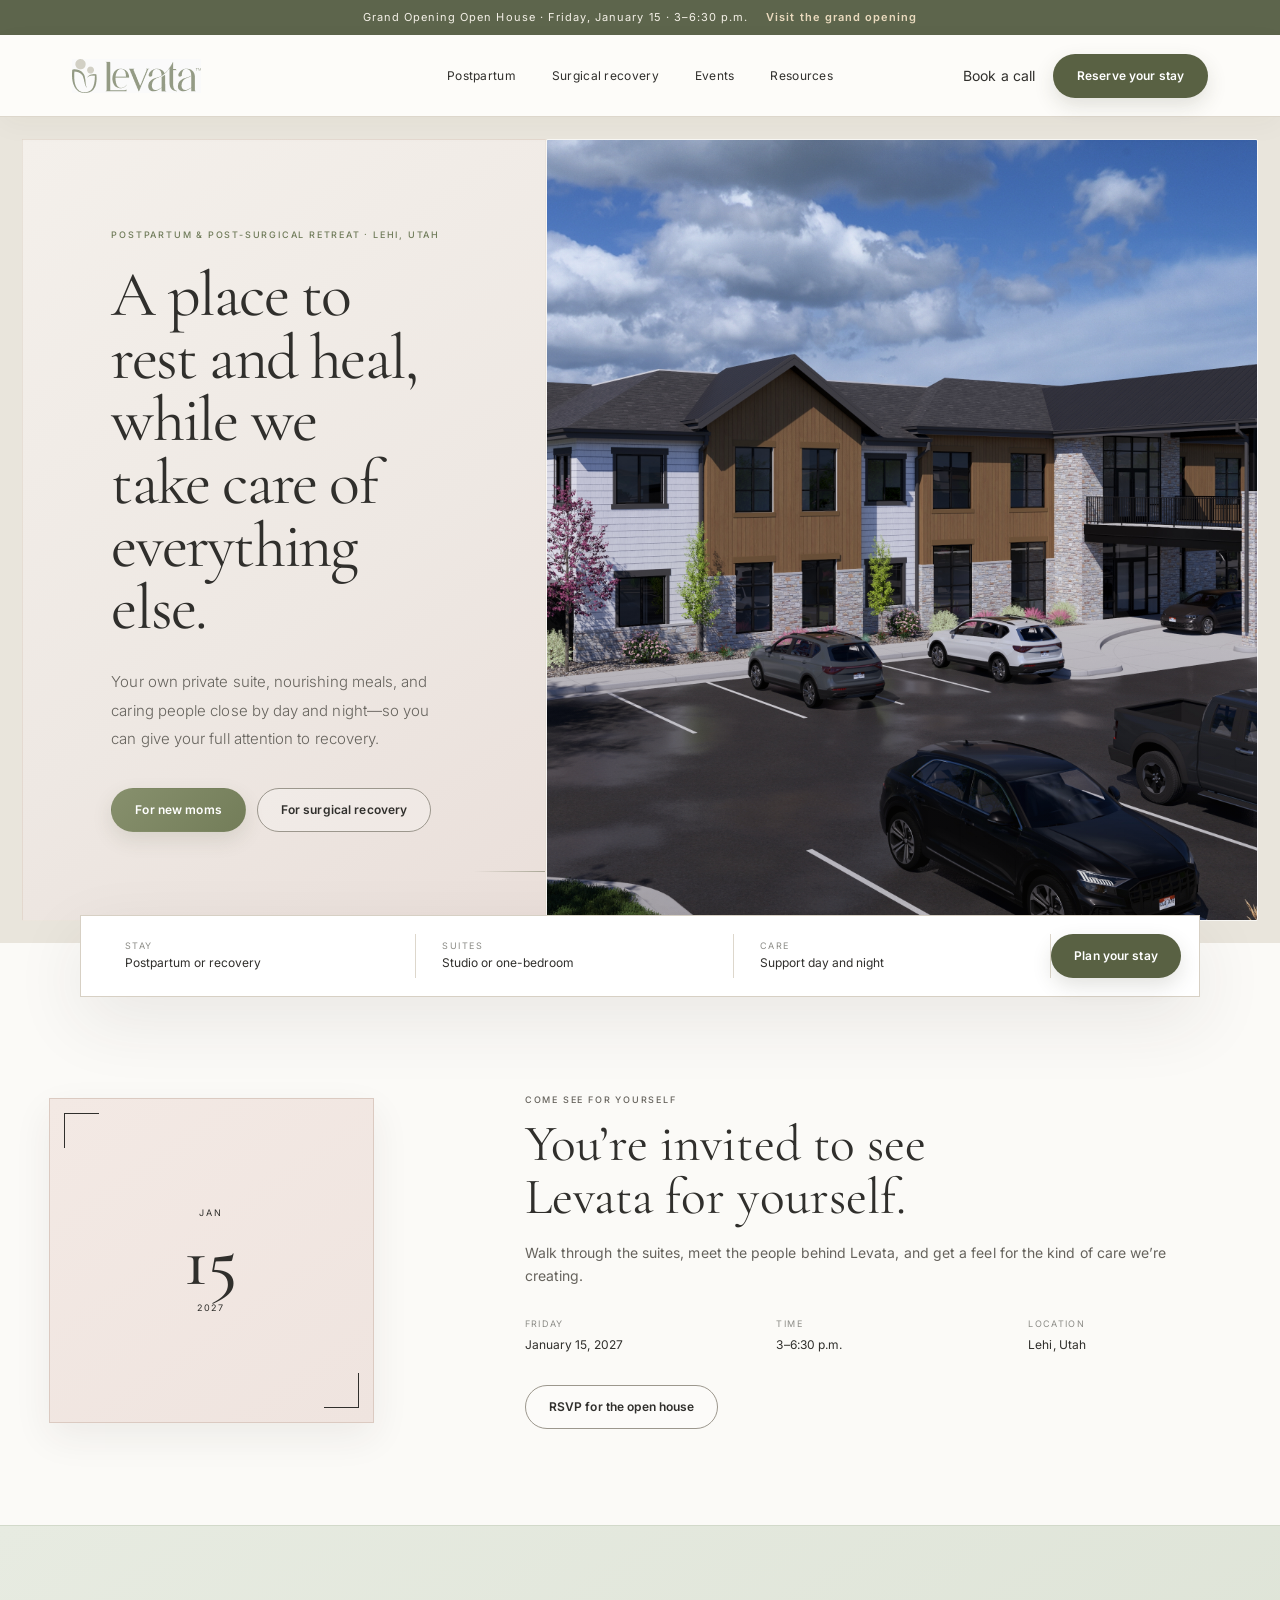
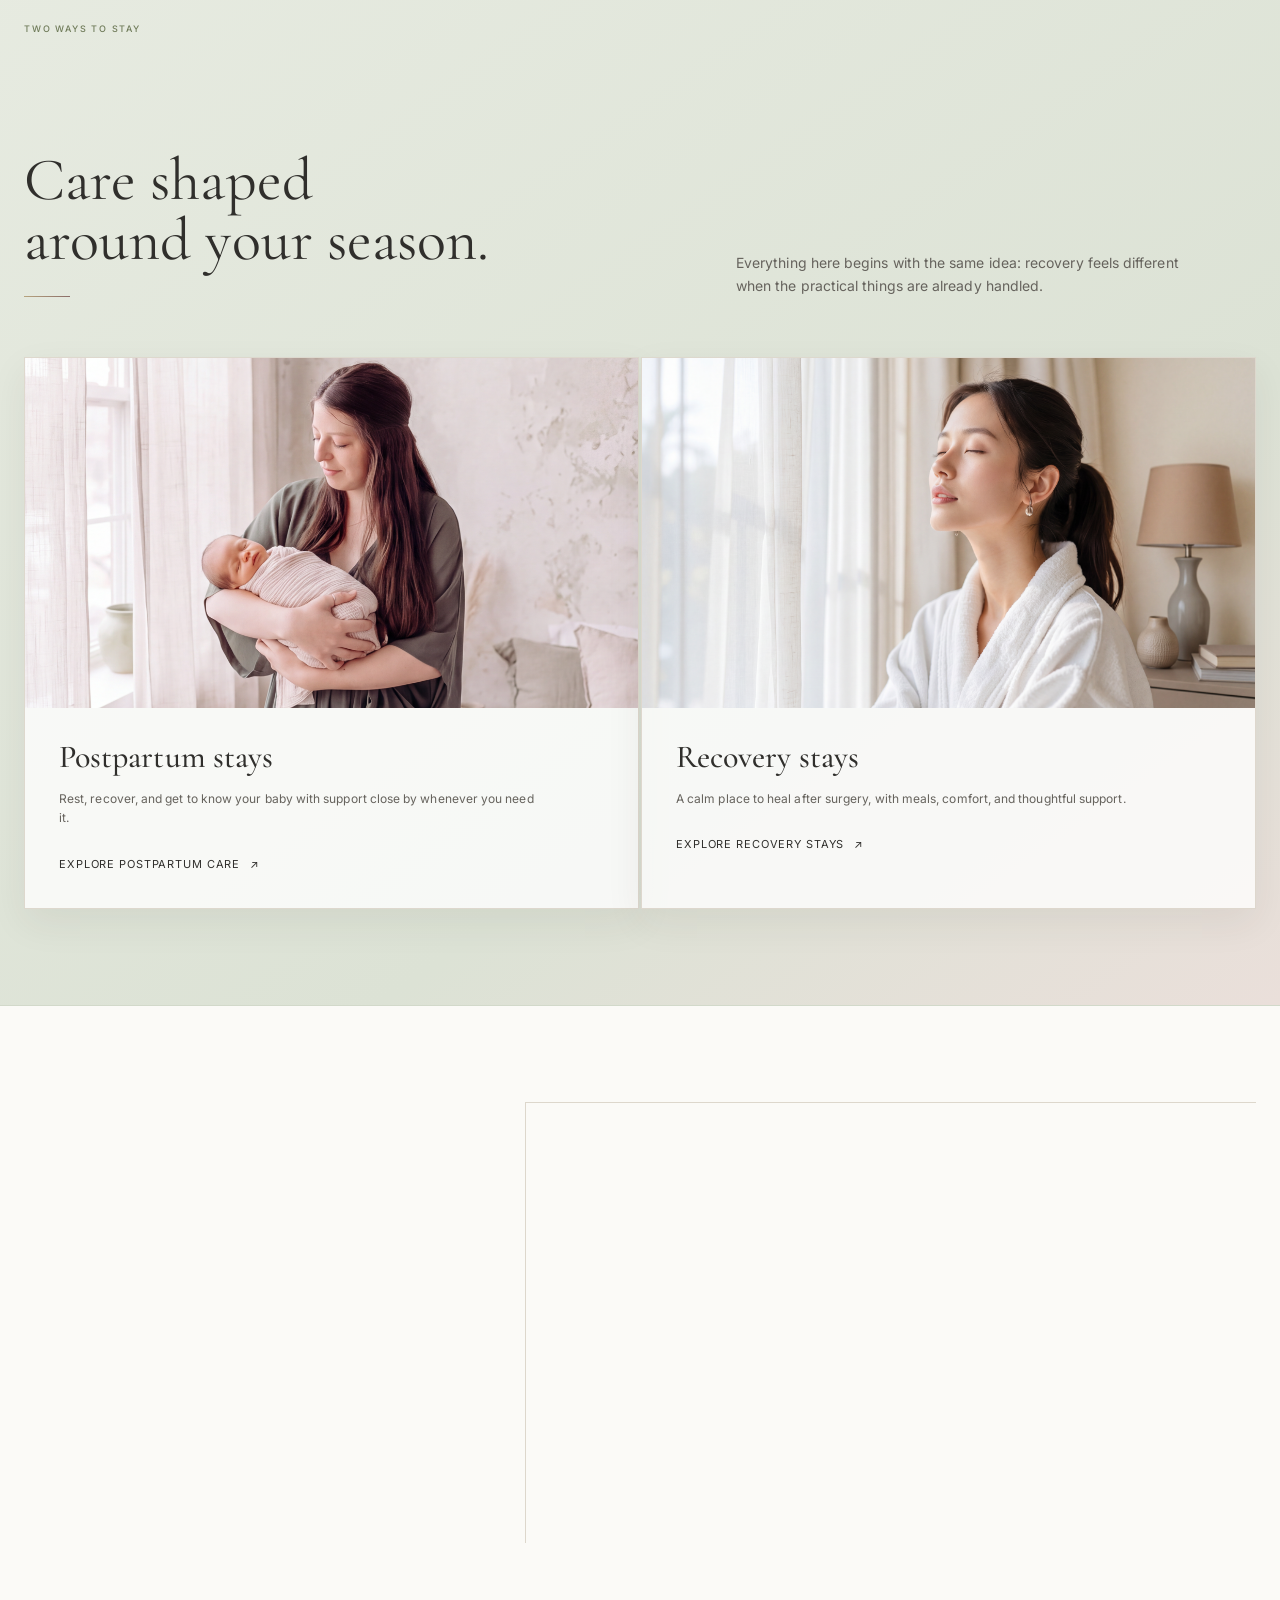
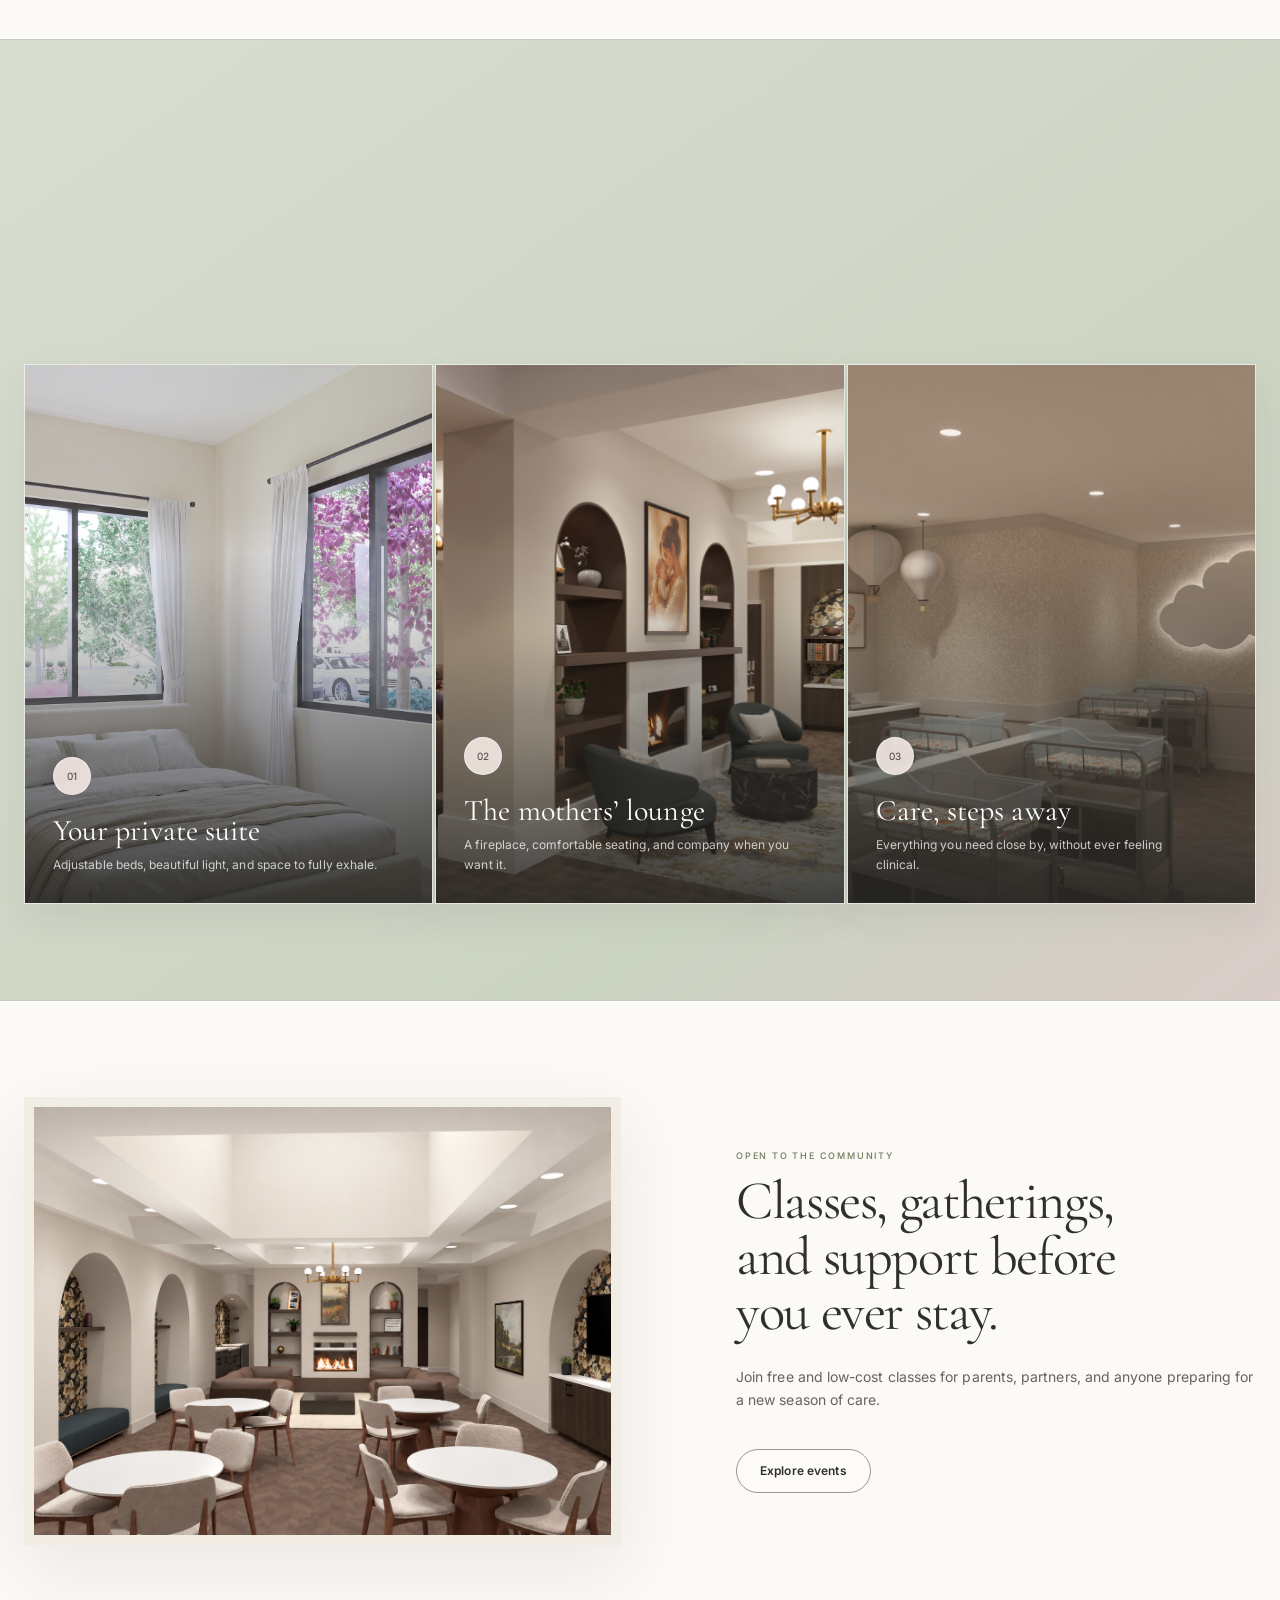
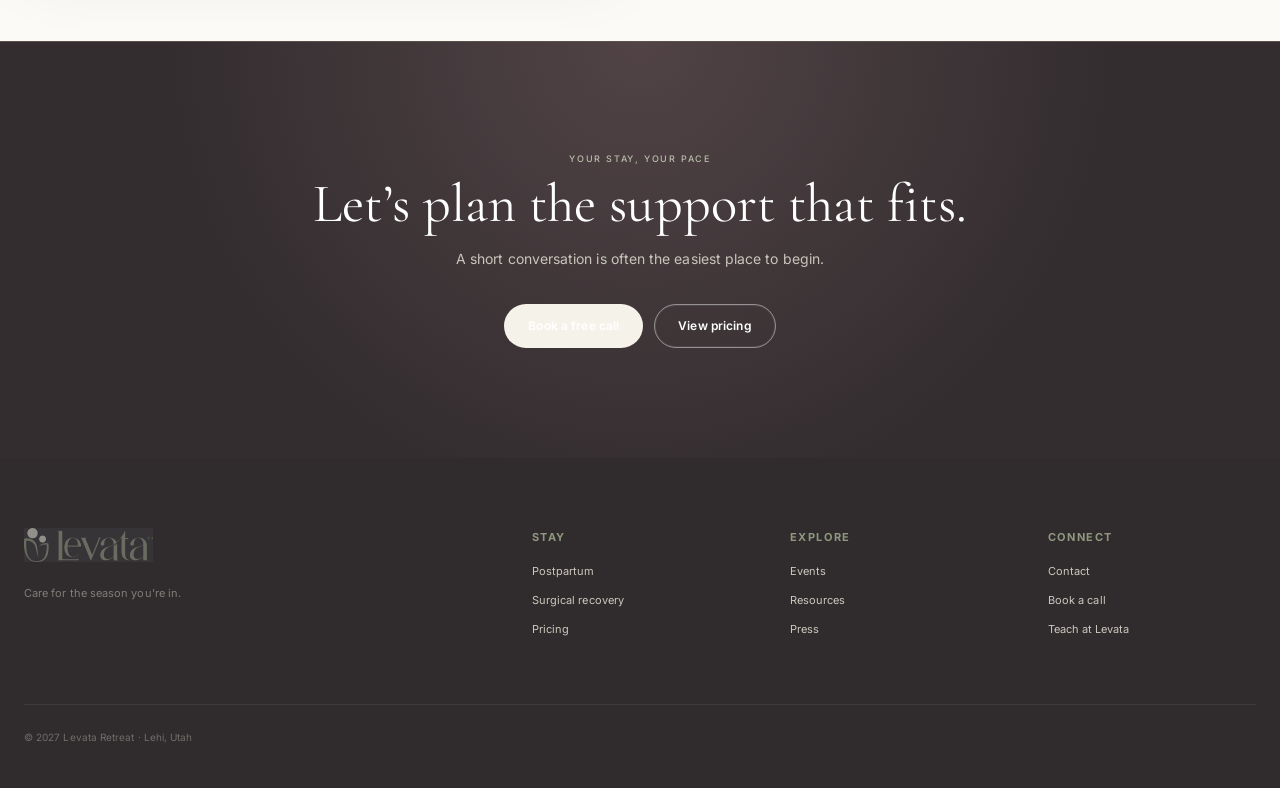
==== index.html @ 1cac67ce "Initial Levata retreat prototype" ====
<!doctype html>
<html lang="en">
  <head>
    <meta charset="UTF-8" />
    <meta name="viewport" content="width=device-width, initial-scale=1.0" />
    <meta name="theme-color" content="#faf9f6" />
    <title>Levata Retreat — Rest and Recovery</title>
    <meta name="description" content="A restorative retreat for postpartum and post-surgical care in Lehi, Utah." />
    <link rel="preconnect" href="https://fonts.googleapis.com" />
    <link rel="preconnect" href="https://fonts.gstatic.com" crossorigin />
    <link href="https://fonts.googleapis.com/css2?family=Cormorant+Garamond:wght@400;500&family=Inter:wght@400;500;600&display=swap" rel="stylesheet" />
    <link rel="stylesheet" href="styles.css?v=13" />
    <script src="script.js" defer></script>
  </head>
  <body>
    <div class="announcement">
      <span>Grand Opening Open House · Friday, January 15 · 3–6:30 p.m.</span>
      <a class="text-link" href="events.html">Visit the grand opening</a>
    </div>

    <header class="site-header">
      <a class="brand" href="index.html" aria-label="Levata home"><img src="assets/logo-dark.png" alt="Levata" /></a>
      <nav class="nav" aria-label="Primary navigation">
        <a href="postpartum.html">Postpartum</a>
        <a href="surgical-recovery.html">Surgical recovery</a>
        <a href="events.html">Events</a>
        <a href="resources.html">Resources</a>
      </nav>
      <div class="header-actions">
        <a class="text-link" href="concierge.html">Book a call</a>
        <a class="button button-dark" href="pricing.html">Reserve your stay</a>
      </div>
      <button class="menu-button" aria-label="Toggle menu" aria-expanded="false"><span></span><span></span><span></span></button>
    </header>

    <main id="top">
      <section class="hero">
        <div class="hero-copy">
          <p class="eyebrow">Postpartum &amp; post-surgical retreat · Lehi, Utah</p>
          <h1>A place to rest and heal, while we take care of everything else.</h1>
          <p class="lede">Your own private suite, nourishing meals, and caring people close by day and night—so you can give your full attention to recovery.</p>
          <div class="button-row">
            <a class="button button-olive" href="postpartum.html">For new moms</a>
            <a class="button button-outline" href="surgical-recovery.html">For surgical recovery</a>
          </div>
        </div>
        <div class="hero-image"><img src="assets/hero-exterior.png" alt="Levata retreat exterior in Lehi, Utah" /></div>
      </section>

      <section class="stay-planner" aria-label="Plan your stay">
        <button class="planner-field booking-trigger"><small>Stay</small><span>Postpartum or recovery</span></button>
        <button class="planner-field booking-trigger"><small>Suites</small><span>Studio or one-bedroom</span></button>
        <button class="planner-field booking-trigger"><small>Care</small><span>Support day and night</span></button>
        <button class="button button-dark booking-trigger">Plan your stay</button>
      </section>

      <section class="invitation section-pad reveal">
        <div class="date-card"><span>JAN</span><strong>15</strong><span>2027</span></div>
        <div class="invitation-copy">
          <p class="eyebrow">Come see for yourself</p>
          <h2>You’re invited to see Levata for yourself.</h2>
          <p>Walk through the suites, meet the people behind Levata, and get a feel for the kind of care we’re creating.</p>
          <dl>
            <div><dt>Friday</dt><dd>January 15, 2027</dd></div>
            <div><dt>Time</dt><dd>3–6:30 p.m.</dd></div>
            <div><dt>Location</dt><dd>Lehi, Utah</dd></div>
          </dl>
          <button class="button button-outline" data-modal-open>RSVP for the open house</button>
        </div>
      </section>

      <section class="stays section-pad" id="stays">
        <div class="section-heading reveal">
          <p class="eyebrow">Two ways to stay</p>
          <h2>Care shaped around your season.</h2>
          <p>Everything here begins with the same idea: recovery feels different when the practical things are already handled.</p>
        </div>
        <div class="stay-grid">
          <article class="stay-card reveal">
            <img src="assets/stay-postpartum.png" alt="A mother resting with her newborn" />
            <div class="card-copy"><h3>Postpartum stays</h3><p>Rest, recover, and get to know your baby with support close by whenever you need it.</p><a href="postpartum.html">Explore postpartum care <span>↗</span></a></div>
          </article>
          <article class="stay-card reveal">
            <img src="assets/stay-recovery.png" alt="A woman resting comfortably by a window" />
            <div class="card-copy"><h3>Recovery stays</h3><p>A calm place to heal after surgery, with meals, comfort, and thoughtful support.</p><a href="surgical-recovery.html">Explore recovery stays <span>↗</span></a></div>
          </article>
        </div>
      </section>

      <section class="care section-pad" id="care">
        <div class="care-intro reveal">
          <p class="eyebrow">What it feels like</p>
          <h2>Safe. Rested.<br />Confident.<br />Connected.</h2>
          <p>Real recovery is more than a beautiful room. It is knowing someone is close, that you can sleep deeply, and that you never have to figure everything out alone.</p>
        </div>
        <div class="care-grid">
          <article class="reveal"><span>01</span><h3>Safe</h3><p>Thoughtful protocols and caring people let you settle in fully.</p></article>
          <article class="reveal"><span>02</span><h3>Rested</h3><p>Quiet suites and round-the-clock support make true rest possible.</p></article>
          <article class="reveal"><span>03</span><h3>Confident</h3><p>Ask anything, anytime, with guidance that meets you where you are.</p></article>
          <article class="reveal"><span>04</span><h3>Connected</h3><p>Privacy when you need it and warm company whenever you want it.</p></article>
        </div>
      </section>

      <section class="spaces section-pad" id="spaces">
        <div class="spaces-heading reveal"><div><p class="eyebrow">The spaces</p><h2>Designed from the inside out.</h2></div><p>Every room has been considered for comfort, ease, and the small moments that make a stay feel restorative.</p></div>
        <div class="space-grid">
          <article class="space-card reveal"><img src="assets/space-suite.png" alt="A calm private suite" /><div><span>01</span><h3>Your private suite</h3><p>Adjustable beds, beautiful light, and space to fully exhale.</p></div></article>
          <article class="space-card reveal"><img src="assets/space-lounge.png" alt="Levata mothers lounge" /><div><span>02</span><h3>The mothers’ lounge</h3><p>A fireplace, comfortable seating, and company when you want it.</p></div></article>
          <article class="space-card reveal"><img src="assets/space-care.png" alt="A quiet care and recovery space" /><div><span>03</span><h3>Care, steps away</h3><p>Everything you need close by, without ever feeling clinical.</p></div></article>
        </div>
      </section>

      <section class="events section-pad reveal" id="events">
        <div class="events-image"><img src="assets/events.png" alt="A bright gathering room at Levata" /></div>
        <div class="events-copy"><p class="eyebrow">Open to the community</p><h2>Classes, gatherings, and support before you ever stay.</h2><p>Join free and low-cost classes for parents, partners, and anyone preparing for a new season of care.</p><a class="button button-outline" href="events.html">Explore events</a></div>
      </section>

      <section class="closing">
        <p class="eyebrow">Your stay, your pace</p>
        <h2>Let’s plan the support that fits.</h2>
        <p>A short conversation is often the easiest place to begin.</p>
        <div class="button-row"><a class="button button-light" href="concierge.html">Book a free call</a><a class="button button-outline-light" href="pricing.html">View pricing</a></div>
      </section>
    </main>

    <footer>
      <div><a class="brand brand-footer" href="index.html"><img src="assets/logo-footer.png" alt="Levata" /></a><p>Care for the season you’re in.</p></div>
      <div><h4>Stay</h4><a href="postpartum.html">Postpartum</a><a href="surgical-recovery.html">Surgical recovery</a><a href="pricing.html">Pricing</a></div>
      <div><h4>Explore</h4><a href="events.html">Events</a><a href="resources.html">Resources</a><button class="footer-link" data-toast="Press information coming soon">Press</button></div>
      <div><h4>Connect</h4><a href="contact.html">Contact</a><a href="concierge.html">Book a call</a><button class="footer-link" data-toast="Teaching applications open soon">Teach at Levata</button></div>
      <p class="copyright">© 2027 Levata Retreat · Lehi, Utah</p>
    </footer>

    <dialog class="modal" id="rsvp-modal">
      <button class="close" aria-label="Close RSVP form" data-modal-close>×</button>
      <p class="eyebrow">Grand opening open house</p><h2>Come see Levata.</h2><p>Friday, January 15 · 3–6:30 p.m. · Lehi, Utah</p>
      <form id="rsvp-form"><label>First name<input name="name" required autocomplete="given-name" /></label><label>Email address<input name="email" type="email" required autocomplete="email" /></label><button class="button button-olive" type="submit">Save my place</button></form>
    </dialog>

    <aside class="booking-drawer" aria-hidden="true">
      <button class="close drawer-close" aria-label="Close booking panel">×</button>
      <p class="eyebrow">Begin your stay</p><h2>What kind of support are you looking for?</h2>
      <div class="choice-grid"><button data-choice="Postpartum stay">Postpartum stay<small>Rest and support after birth</small></button><button data-choice="Surgical recovery">Surgical recovery<small>Comfort after a procedure</small></button><button data-choice="A conversation">A conversation<small>Help deciding what fits</small></button></div>
      <form id="booking-form"><input type="hidden" name="stay" /><label>Your email<input type="email" name="email" required placeholder="you@example.com" /></label><button class="button button-dark" type="submit" disabled>Continue</button></form>
    </aside>
    <div class="scrim"></div><div class="toast" role="status" aria-live="polite"></div>
  </body>
</html>
---- styles.css ----
@import url('https://fonts.googleapis.com/css2?family=Cormorant+Garamond:ital,wght@0,400;0,500;0,600;1,400&family=Inter:wght@300;400;500;600&display=swap');

:root {
  --ink: #302f2c;
  --muted: #66635d;
  --olive: #7d8864;
  --olive-dark: #596143;
  --cream: #f2efe8;
  --paper: #fbfaf7;
  --line: #ddd7cc;
  --dark: #302f31;
  --champagne: #b7a47f;
  --rose-clay: #8b6e69;
  --rose-wash: #efe4df;
  --plum-ink: #4a3d40;
  --sage-wash: #e5e9df;
  --sage-soft: #d8decf;
  --sage-mid: #c9d0bd;
  --shadow-soft: 0 24px 70px rgba(52, 47, 39, .09);
  --shadow-card: 0 14px 36px rgba(52, 47, 39, .07);
  --display: 'Cormorant Garamond', Georgia, serif;
  --sans: 'Inter', Arial, sans-serif;
  --page-gutter: max(24px, calc((100vw - 1300px) / 2));
  --section-space: clamp(84px, 7.5vw, 116px);
}

* { box-sizing: border-box; }
html { scroll-behavior: smooth; }
body {
  margin: 0;
  overflow-x: hidden;
  background: var(--paper);
  color: var(--ink);
  font-family: var(--sans);
  font-size: 14px;
  line-height: 1.65;
  letter-spacing: .005em;
  -webkit-font-smoothing: antialiased;
  text-rendering: optimizeLegibility;
}
::selection { background: #d8d2c2; color: var(--ink); }
main, header, footer, section, article, div { min-width: 0; }
h1, h2, h3, h4, p, dd { overflow-wrap: break-word; }
button, input { font: inherit; }
button, a { color: inherit; }
button { cursor: pointer; }
a { text-decoration: none; }
img { display: block; width: 100%; height: 100%; object-fit: cover; }

.announcement {
  min-height: 35px;
  padding: 8px 24px;
  background: #5d654c;
  display: flex;
  justify-content: center;
  align-items: center;
  gap: 18px;
  color: #f5f1e8;
  font-size: 11px;
  line-height: 1.5;
  letter-spacing: .095em;
  text-align: center;
}
.text-link, .footer-link { border: 0; background: none; padding: 0; }
.announcement .text-link { flex: 0 0 auto; color: #eadabe; font-weight: 600; }
.text-link:hover, a:hover { opacity: .68; }

.site-header {
  height: 82px;
  padding: 0 72px;
  position: sticky;
  top: 0;
  z-index: 20;
  display: grid;
  grid-template-columns: minmax(170px, 1fr) auto minmax(260px, 1fr);
  align-items: center;
  gap: 24px;
  background: rgba(253,252,249,.94);
  border-bottom: 1px solid var(--line);
  box-shadow: 0 8px 28px rgba(47, 44, 37, .035);
  backdrop-filter: blur(18px) saturate(115%);
}
.brand { display: block; width: 129px; height: 34px; }
.brand img { width: 129px; height: 34px; object-fit: contain; filter: saturate(.78) contrast(.96); }
.nav { display: flex; align-items: center; justify-content: center; gap: clamp(22px, 2.8vw, 42px); font-size: 12px; letter-spacing: .025em; white-space: nowrap; }
.header-actions { display: flex; align-items: center; justify-content: flex-end; gap: 18px; white-space: nowrap; }
.menu-button { display: none; border: 0; background: none; padding: 10px; }
.menu-button span { display: block; width: 22px; height: 1px; margin: 0; background: var(--ink); }

.button {
  width: fit-content;
  max-width: 100%;
  min-height: 44px;
  padding: 11px 23px;
  border: 1px solid transparent;
  border-radius: 999px;
  display: inline-flex;
  align-items: center;
  justify-content: center;
  flex: 0 0 auto;
  font-size: 12px;
  font-weight: 600;
  line-height: 18px;
  text-align: center;
  white-space: nowrap;
  letter-spacing: .01em;
  box-shadow: inset 0 0 0 1px rgba(255,255,255,.08);
  transition: transform .25s ease, background .25s ease, box-shadow .25s ease;
}
.button:hover { opacity: 1; transform: translateY(-2px); box-shadow: 0 10px 24px rgba(54, 52, 44, .13); }
.button-dark { background: var(--olive-dark); color: #fff; box-shadow: 0 8px 20px rgba(64, 69, 46, .15); }
.button-olive { background: linear-gradient(135deg, #87906d, #737d59); color: #fff; box-shadow: 0 8px 20px rgba(68, 74, 50, .13); }
.button-outline { background: rgba(255,255,255,.22); border-color: #9c978d; }
.button-light { background: #f5f2ea; }
.button-outline-light { border-color: rgba(255,255,255,.45); color: #fff; }
.header-actions .button.active-nav { color: #fff; }

.hero {
  min-height: 728px;
  padding: 22px;
  display: grid;
  grid-template-columns: minmax(0, 42.4%) minmax(0, 1fr);
  background: #e9e5dc;
}
.hero-copy {
  min-height: 728px;
  padding: clamp(64px, 6.9vw, 104px);
  display: flex;
  flex-direction: column;
  align-items: flex-start;
  justify-content: center;
  position: relative;
  background: linear-gradient(145deg, #f4f0eb 0%, #eee8e3 58%, #eadfda 100%);
  border: 1px solid rgba(183,164,127,.14);
}
.hero-copy::after {
  content: '';
  width: 72px;
  height: 1px;
  position: absolute;
  right: 0;
  bottom: 48px;
  background: linear-gradient(90deg, transparent, rgba(89,97,67,.45));
}
.eyebrow {
  margin: 0;
  color: #6f7b59;
  font-size: 9px;
  font-weight: 500;
  line-height: 1.5;
  letter-spacing: .2em;
  text-transform: uppercase;
}
.hero h1, .section-heading h2, .spaces h2, .events h2, .closing h2, .modal h2, .booking-drawer h2 {
  font-family: var(--display);
  font-weight: 400;
}
.hero h1 {
  width: min(100%, 415px);
  margin: 22px 0 28px;
  font-size: clamp(54px, 5vw, 75.6px);
  line-height: .98;
  letter-spacing: -.028em;
  text-wrap: balance;
}
.lede { width: min(100%, 415px); margin: 0; color: var(--muted); font-size: 15px; font-weight: 300; line-height: 1.9; }
.button-row { display: flex; align-items: center; gap: 11px; margin-top: 34px; }
.hero .button-row { flex-wrap: wrap; }
.hero-image { min-height: 728px; overflow: hidden; border: 1px solid rgba(255,255,255,.7); border-radius: 2px; box-shadow: inset 0 0 0 8px rgba(255,255,255,.06); }
.hero-image::after { content: ''; position: absolute; inset: 0; pointer-events: none; background: linear-gradient(180deg, rgba(44,40,34,.03), transparent 55%, rgba(44,40,34,.1)); }
.hero-image { position: relative; }
.hero-image img { object-position: center; }

.stay-planner {
  width: min(1120px, calc(100% - 48px));
  min-height: 80px;
  margin: -28px auto 0;
  padding: 18px;
  position: relative;
  z-index: 5;
  display: grid;
  grid-template-columns: repeat(3, minmax(0, 1fr)) 130px;
  align-items: center;
  background: #fff;
  border: 1px solid var(--line);
  border-color: #d7d0c4;
  box-shadow: var(--shadow-soft);
}
.planner-field {
  min-width: 0;
  min-height: 44px;
  padding: 0 26px;
  border: 0;
  border-right: 1px solid var(--line);
  background: none;
  text-align: left;
}
.planner-field small { display: block; color: #8c8c87; font-size: 9px; letter-spacing: .16em; text-transform: uppercase; }
.planner-field span { display: block; overflow: hidden; font-size: 12px; text-overflow: ellipsis; white-space: nowrap; }

.section-pad { padding: var(--section-space) var(--page-gutter); }

.invitation {
  display: grid;
  grid-template-columns: minmax(260px, 374px) minmax(0, 776px);
  justify-content: center;
  align-items: center;
  gap: clamp(64px, 9.9vw, 150px);
  background: var(--paper);
}
.date-card {
  width: min(100%, 325px);
  aspect-ratio: 1;
  justify-self: center;
  display: flex;
  flex-direction: column;
  align-items: center;
  justify-content: center;
  position: relative;
  background: linear-gradient(145deg, #f3e9e4, var(--rose-wash));
  border: 1px solid #dbcac1;
  box-shadow: var(--shadow-card);
}
.date-card::before, .date-card::after { content: ''; position: absolute; width: 34px; height: 34px; border-color: rgba(183,164,127,.65); }
.date-card::before { top: 14px; left: 14px; border-top: 1px solid; border-left: 1px solid; }
.date-card::after { right: 14px; bottom: 14px; border-right: 1px solid; border-bottom: 1px solid; }
.date-card span { font-size: 9px; letter-spacing: .2em; }
.date-card strong { margin: 4px; font: 500 72px/1 var(--display); }
.invitation-copy { max-width: 776px; }
.invitation h2 { max-width: 680px; margin: 12px 0 18px; font: 400 clamp(42px, 4vw, 60px)/1.02 var(--display); text-wrap: balance; }
.invitation-copy > p { max-width: 660px; color: var(--muted); }
.invitation dl { margin: 30px 0; display: grid; grid-template-columns: repeat(3, minmax(0, 1fr)); gap: 24px; }
.invitation dt { color: #8c8c87; font-size: 9px; letter-spacing: .15em; text-transform: uppercase; }
.invitation dd { margin: 3px 0 0; font-size: 12px; }

.stays { background: linear-gradient(145deg, #e7ebe1 0%, #dce2d5 68%, #eadfda 100%); border-block: 1px solid #d2d9ca; }
.section-heading {
  max-width: 1300px;
  margin: 0 auto 60px;
  display: grid;
  grid-template-columns: minmax(0, 1fr) minmax(280px, 520px);
  align-items: end;
  gap: clamp(48px, 8vw, 120px);
}
.section-heading .eyebrow { grid-column: 1 / -1; }
.section-heading h2 { margin: 12px 0 0; font-size: clamp(48px, 4.7vw, 70px); line-height: 1; text-wrap: balance; }
.section-heading h2::after, .spaces-heading h2::after { content: ''; width: 46px; height: 1px; margin-top: 26px; display: block; background: linear-gradient(90deg, var(--champagne), var(--rose-clay)); }
.section-heading > p:last-child { max-width: 460px; margin: 0; align-self: end; color: var(--muted); }
.stay-grid { max-width: 1300px; margin: auto; display: grid; grid-template-columns: repeat(2, minmax(0, 1fr)); gap: 2px; }
.stay-card { overflow: hidden; background: rgba(255,255,255,.78); border: 1px solid rgba(215,208,196,.8); box-shadow: var(--shadow-card); transition: transform .35s ease, box-shadow .35s ease; }
.stay-card:hover { transform: translateY(-5px); box-shadow: 0 24px 50px rgba(52,47,39,.11); }
.stay-card > img { transition: transform .7s cubic-bezier(.2,.7,.2,1); }
.stay-card:hover > img { transform: scale(1.018); }
.stay-card > img { height: auto; aspect-ratio: 1.75 / 1; }
.card-copy { padding: 30px 34px 34px; }
.card-copy h3 { margin: 0 0 12px; font: 500 32px/1.2 var(--display); }
.card-copy p { max-width: 480px; color: var(--muted); font-size: 12px; }
.card-copy a { margin-top: 15px; display: inline-flex; gap: 10px; font-size: 11px; letter-spacing: .08em; text-transform: uppercase; }

.care {
  display: grid;
  grid-template-columns: minmax(280px, 374px) minmax(0, 1fr);
  align-items: start;
  gap: clamp(64px, 9.9vw, 150px);
  background: var(--paper);
}
.care-intro h2 { margin: 15px 0 28px; font: 400 clamp(48px, 4.7vw, 70px)/.9 var(--display); }
.care-intro > p:last-child { max-width: 360px; color: var(--muted); }
.care-grid { display: grid; grid-template-columns: repeat(2, minmax(0, 1fr)); border-top: 1px solid var(--line); border-left: 1px solid var(--line); }
.care-grid article { min-height: 220px; padding: clamp(28px, 2.7vw, 40px); border-right: 1px solid var(--line); border-bottom: 1px solid var(--line); background: rgba(255,255,255,.45); transition: background .3s ease; }
.care-grid article:hover { background: #f3f0e8; }
.care-grid span { width: 32px; height: 32px; border-radius: 50%; display: grid; place-items: center; background: var(--rose-wash); color: var(--rose-clay); font-size: 9px; border: 1px solid #e0d0ca; }
.care-grid h3 { margin: 36px 0 12px; font: 400 28px/1 var(--display); }
.care-grid p { margin-bottom: 0; color: var(--muted); font-size: 12px; }

.spaces { background: linear-gradient(145deg, #d8ded0 0%, #cbd3c2 74%, #daccc8 100%); border-block: 1px solid #c4ccba; }
.spaces-heading {
  max-width: 1300px;
  margin: 0 auto 55px;
  display: grid;
  grid-template-columns: minmax(0, 1fr) minmax(280px, 520px);
  align-items: end;
  gap: clamp(48px, 8vw, 120px);
}
.spaces-heading h2 { margin: 12px 0 0; font-size: clamp(48px, 4.7vw, 70px); line-height: 1; text-wrap: balance; }
.spaces-heading > p { max-width: 480px; margin: 0; color: var(--muted); }
.space-grid { max-width: 1300px; margin: auto; display: grid; grid-template-columns: repeat(3, minmax(0, 1fr)); gap: 2px; }
.space-card { min-height: 540px; position: relative; overflow: hidden; border: 1px solid rgba(255,255,255,.48); box-shadow: var(--shadow-card); }
.space-card::after { content: ''; position: absolute; inset: 35% 0 0; background: linear-gradient(transparent, rgba(35,35,32,.85)); }
.space-card img { position: absolute; inset: 0; transition: transform .7s; }
.space-card:hover img { transform: scale(1.025); }
.space-card > div { position: absolute; z-index: 2; right: 28px; bottom: 28px; left: 28px; color: #fff; }
.space-card span { width: 38px; height: 38px; border-radius: 50%; display: grid; place-items: center; background: rgba(239,228,223,.94); color: var(--plum-ink); font-size: 10px; border: 1px solid rgba(255,255,255,.55); }
.space-card h3 { margin: 16px 0 5px; font: 400 30px/1.3 var(--display); }
.space-card p { max-width: 330px; margin: 0; color: rgba(255,255,255,.75); font-size: 12px; }

.events {
  display: grid;
  grid-template-columns: minmax(0, 640px) minmax(320px, 520px);
  justify-content: center;
  align-items: center;
  gap: clamp(64px, 9vw, 136px);
  background: var(--paper);
}
.events-image { height: auto; aspect-ratio: 4 / 3; overflow: hidden; border: 10px solid #f1ede5; box-shadow: var(--shadow-soft); }
.events h2 { margin: 12px 0 24px; font-size: clamp(48px, 4.25vw, 64px); line-height: 1.02; letter-spacing: -.025em; text-wrap: balance; }
.events-copy > p:not(.eyebrow) { max-width: 520px; color: var(--muted); }
.events-copy .button { margin-top: 24px; }

.closing { padding: 110px 24px; background: radial-gradient(circle at 50% 0%, #514346 0%, #332d2f 62%); color: #fff; text-align: center; border-top: 1px solid rgba(183,164,127,.3); }
.closing .eyebrow { color: #b8bea9; }
.closing h2 { max-width: 820px; margin: 12px auto 10px; font-size: clamp(48px, 4.25vw, 64px); line-height: 1.02; text-wrap: balance; }
.closing > p:not(.eyebrow) { color: #c8c5bc; }
.closing .button-row { justify-content: center; }

footer {
  padding: 70px var(--page-gutter) 42px;
  display: grid;
  grid-template-columns: minmax(260px, 2.2fr) repeat(3, minmax(130px, 1fr));
  gap: 50px;
  background: #302b2d;
  color: #cbc8be;
}
footer > div { display: flex; flex-direction: column; align-items: flex-start; gap: 11px; }
.brand-footer { opacity: .78; }
.brand-footer + p { color: #7f7e78; font-size: 11px; }
footer h4 { margin: 0 0 5px; color: #8f987f; font-size: 11px; letter-spacing: .14em; text-transform: uppercase; }
footer a, .footer-link { color: #cbc8be; font-size: 11px; text-align: left; }
.copyright { grid-column: 1 / -1; margin: 16px 0 0; padding-top: 24px; border-top: 1px solid #3b3b38; color: #6e6e69; font-size: 10px; }

/* Interior pages */
.page-hero {
  min-height: 632px;
  padding: 96px var(--page-gutter);
  display: grid;
  grid-template-columns: minmax(0, 507px) minmax(360px, 440px);
  justify-content: center;
  align-items: center;
  gap: 64px;
  position: relative;
  background: linear-gradient(90deg, #f4f1ea 0%, #f0ede6 60%, var(--sage-wash) 60%, #dce2d5 100%);
}
.page-hero::after { content: ''; position: absolute; inset: 22px; pointer-events: none; border: 1px solid rgba(183,164,127,.13); }
.page-hero > * { position: relative; z-index: 1; }
.page-hero.no-image { grid-template-columns: minmax(0, 760px); justify-content: start; background: linear-gradient(135deg, #e8ece2 0%, #f4efe9 60%, var(--rose-wash) 100%); }
.page-hero h1, .page-title h1, .contact-copy h1 {
  margin: 14px 0 24px;
  font: 400 clamp(50px, 4.1vw, 62px)/1 var(--display);
  letter-spacing: -.025em;
  text-wrap: balance;
}
.page-hero p:not(.eyebrow), .page-title p:not(.eyebrow) { color: var(--muted); font-size: 15px; line-height: 1.75; }
.page-hero-media { aspect-ratio: 1; overflow: hidden; border: 8px solid rgba(255,255,255,.56); border-radius: 3px; box-shadow: var(--shadow-soft); }
.page-hero .button-row { flex-wrap: wrap; }
.facts {
  padding: 0 var(--page-gutter);
  display: grid;
  grid-template-columns: repeat(4, 1fr);
  gap: 0;
  background: #687153;
  border-block: 1px solid rgba(63,68,48,.32);
}
.facts--postpartum { background: #687153; }
.facts--surgical { background: #765c4c; border-block-color: rgba(72,50,39,.3); }
.fact {
  min-height: 116px;
  padding: 26px 24px;
  display: flex;
  flex-direction: column;
  align-items: center;
  justify-content: center;
  box-sizing: border-box;
  text-align: center;
}
.fact + .fact { border-left: 1px solid rgba(255,255,255,.16); }
.fact strong { display: block; font: 500 28px/1.1 var(--display); white-space: nowrap; }
.fact strong { color: #fbf7ef; }
.fact span { margin-top: 5px; color: rgba(255,255,255,.75); font-size: 11px; line-height: 1.4; }
.content-section { padding: 96px var(--page-gutter); background: var(--paper); }
.content-section.tinted { position: relative; background: linear-gradient(145deg, var(--sage-wash) 0%, #dce3d5 68%, var(--rose-wash) 100%); border-block: 1px solid #ccd4c5; }
.content-section.tinted::before { content: ''; width: 72px; height: 1px; position: absolute; top: 44px; left: var(--page-gutter); background: rgba(89,97,67,.42); }
.content-wrap { max-width: 1010px; margin: 0 auto; }
.content-section h2, .form-card h2, .calendar-title, .map-card h2 {
  margin: 12px 0 18px;
  font: 400 clamp(38px, 3vw, 48px)/1.08 var(--display);
  letter-spacing: -.015em;
  text-wrap: balance;
}
.content-section .intro { max-width: 720px; color: var(--muted); }
.feature-grid { margin-top: 44px; display: grid; grid-template-columns: repeat(4, 1fr); gap: 22px; }
.feature { padding-top: 20px; border-top: 1px solid #aab397; }
.feature h3 { margin: 0 0 10px; font: 400 24px/1.15 var(--display); }
.feature p, .note-card p { color: var(--muted); font-size: 12px; }
.split { display: grid; grid-template-columns: 1fr 1fr; align-items: center; gap: 70px; }
.panel, .note-card, .price-card, .directory-card, .course-card { background: rgba(255,255,255,.82); border: 1px solid var(--line); box-shadow: 0 10px 28px rgba(52,47,39,.045); }
.panel { padding: 34px; }
.panel ul, .check-list { margin: 18px 0 0; padding: 0; list-style: none; }
.panel li, .check-list li { margin: 11px 0; color: var(--muted); font-size: 12px; }
.panel li::before, .check-list li::before { content: '—'; margin-right: 10px; color: var(--olive); }
.day-grid, .inclusion-grid { margin-top: 42px; display: grid; grid-template-columns: repeat(3, 1fr); gap: 18px; }
.day-grid article, .inclusion-grid article { padding: 28px; background: rgba(255,255,255,.84); border: 1px solid #ccd3c6; box-shadow: 0 12px 30px rgba(65,72,50,.055); }
.day-grid h3, .inclusion-grid h3 { margin: 0 0 10px; font: 400 25px/1.15 var(--display); }
.day-grid p, .inclusion-grid p { margin: 0; color: var(--muted); font-size: 12px; }
.faq { margin-top: 34px; border-top: 1px solid var(--line); }
.faq details { padding: 20px 0; border-bottom: 1px solid var(--line); }
.faq summary { cursor: pointer; font-weight: 600; font-size: 12px; }
.faq p { max-width: 800px; margin-bottom: 0; color: var(--muted); font-size: 12px; }
.page-cta { padding: 96px 24px; background: radial-gradient(circle at 50% 0%, #514346 0%, #332d2f 64%); color: #fff; text-align: center; border-top: 1px solid rgba(183,164,127,.3); }
.page-cta h2 { max-width: 780px; margin: 12px auto 10px; font: 400 clamp(44px, 4vw, 60px)/1 var(--display); }
.page-cta h2::before { content: '◆'; margin: 0 auto 18px; display: block; color: var(--champagne); font: 8px/1 var(--sans); }
.page-cta > p:not(.eyebrow) { color: #c8c5bc; }
.page-cta .button-row { justify-content: center; flex-wrap: wrap; }

/* Editorial image modules create visual pauses on information-heavy pages. */
.editorial-gallery {
  margin-top: 54px;
  display: grid;
  grid-template-columns: 1.15fr .85fr;
  gap: 18px;
}
.editorial-gallery figure,
.visual-banner,
.image-triptych figure,
.inline-photo {
  margin: 0;
  position: relative;
  overflow: hidden;
  border: 7px solid rgba(255,255,255,.68);
  box-shadow: var(--shadow-card);
}
.editorial-gallery figure { height: 390px; }
.editorial-gallery img,
.visual-banner img,
.image-triptych img,
.inline-photo img { transition: transform .7s ease; }
.editorial-gallery figure:hover img,
.visual-banner:hover img,
.image-triptych figure:hover img,
.inline-photo:hover img { transform: scale(1.025); }
.editorial-gallery figcaption,
.image-triptych figcaption {
  position: absolute;
  right: 18px;
  bottom: 16px;
  left: 18px;
  z-index: 1;
  color: #fff;
  font: 500 10px/1.4 var(--sans);
  letter-spacing: .13em;
  text-transform: uppercase;
}
.editorial-gallery figure::after,
.image-triptych figure::after {
  content: '';
  position: absolute;
  inset: 45% 0 0;
  background: linear-gradient(transparent, rgba(45,38,33,.6));
}
.visual-banner { height: 420px; margin-top: 46px; }
.visual-banner img { object-position: center 58%; }
.image-triptych { margin-top: 52px; display: grid; grid-template-columns: repeat(3, 1fr); gap: 14px; }
.image-triptych figure { height: 300px; }
.inline-photo { height: 245px; margin: 32px 0 36px; }
.inline-photo img { object-position: center 58%; }
.contact-photo { height: 235px; margin: 28px 0 30px; }

/* Surgical recovery uses its own warm, non-green hospitality palette. */
.theme-surgical {
  --olive: #86634f;
  --olive-dark: #604638;
  --sage-wash: #eee3d7;
  --sage-soft: #e5d5c5;
  --sage-mid: #d8c1ac;
}
.theme-surgical .announcement { background: #604638; }
.theme-surgical .announcement .text-link { color: #f0d8bd; }
.theme-surgical .brand img { filter: grayscale(1) sepia(.3) saturate(.7) contrast(.95); }
.theme-surgical .eyebrow { color: #86634f; }
.theme-surgical .button-dark,
.theme-surgical .button-olive {
  background: #755541;
  box-shadow: 0 8px 20px rgba(78,53,39,.14);
}
.theme-surgical .page-hero {
  background: linear-gradient(90deg, #f4f0e9 0%, #eee7de 60%, #e3d3c3 60%, #d7c0aa 100%);
}
.theme-surgical .content-section.tinted {
  background: linear-gradient(145deg, #eee4d9 0%, #e5d5c6 70%, #ddc6b7 100%);
  border-block-color: #d7c2af;
}
.theme-surgical .content-section.tinted::before { background: rgba(117,85,65,.42); }
.theme-surgical .feature { border-top-color: #c7ad96; }
.theme-surgical .day-grid article,
.theme-surgical .inclusion-grid article {
  border-color: #d4beaa;
  box-shadow: 0 12px 30px rgba(91,63,46,.055);
}
.theme-surgical .page-cta .eyebrow { color: #d8bda7; }
.theme-surgical footer h4 { color: #bba28f; }

.calendar-shell { margin-top: 38px; padding: 0; overflow: hidden; background: #fff; border: 1px solid var(--line); }
.calendar-head { padding: 20px; display: flex; justify-content: space-between; border-bottom: 1px solid var(--line); }
.calendar-grid { display: grid; grid-template-columns: repeat(7, 1fr); }
.calendar-grid > div { min-height: 100px; padding: 10px; border-right: 1px solid var(--line); border-bottom: 1px solid var(--line); color: #77766f; font-size: 11px; }
.calendar-grid strong { display: block; color: var(--ink); }
.calendar-event { margin-top: 8px; padding: 7px; display: block; background: #edf0e8; color: var(--ink); font-size: 9px; line-height: 1.25; }

.page-title { padding: 92px 24px 76px; position: relative; background: linear-gradient(145deg, #eef1e8 0%, #e2e7dc 55%, var(--rose-wash) 100%); text-align: center; border-bottom: 1px solid #cfd6c8; }
.page-title::after { content: ''; width: 44px; height: 1px; position: absolute; bottom: 42px; left: 50%; background: var(--champagne); transform: translateX(-50%); }
.page-title p { max-width: 530px; margin-inline: auto; }
.filter-pills { margin-top: 28px; display: flex; justify-content: center; flex-wrap: wrap; gap: 10px; }
.filter-pills a {
  padding: 8px 18px;
  border: 1px solid #d7d0c4;
  border-radius: 99px;
  background: rgba(255,255,255,.74);
  box-shadow: 0 6px 18px rgba(52,47,39,.04);
  font-size: 11px;
  transition: color .22s ease, background .22s ease, border-color .22s ease, transform .16s ease, box-shadow .22s ease;
}
.filter-pills a:hover { opacity: 1; border-color: #aeb79c; background: #f8f8f3; }
.filter-pills a:active,
.filter-pills a.is-pressed {
  border-color: var(--olive-dark);
  background: var(--olive-dark);
  color: #fff;
  box-shadow: 0 8px 20px rgba(68,74,50,.16);
  transform: translateY(1px) scale(.97);
}
.resource-feature { display: grid; grid-template-columns: .8fr 1.2fr; min-height: 460px; }
.resource-feature .resource-image { min-height: 420px; }
.resource-feature .resource-copy { padding: 72px; align-self: stretch; display: flex; flex-direction: column; justify-content: center; background: linear-gradient(135deg, #fdfcf9 0%, var(--sage-wash) 100%); }
.resource-feature h2 { margin: 12px 0; font: 400 clamp(38px, 3vw, 48px)/1.08 var(--display); }
.signup { display: flex; gap: 10px; margin-top: 24px; }
.signup input { min-width: 0; flex: 1; padding: 13px 18px; border: 1px solid var(--line); border-radius: 99px; }
.directory-grid, .course-grid, .partner-grid { margin-top: 36px; display: grid; grid-template-columns: repeat(3, 1fr); gap: 14px; }
.directory-card, .course-card { min-height: 145px; padding: 23px; border-radius: 5px; transition: transform .25s ease, box-shadow .25s ease; }
.directory-card:hover, .course-card:hover, .note-card:hover { transform: translateY(-3px); box-shadow: var(--shadow-card); }
.directory-card small, .course-card small { color: var(--olive); font-size: 9px; letter-spacing: .15em; text-transform: uppercase; }
.directory-card h3, .course-card h3 { margin: 10px 0 6px; font: 500 18px/1.2 var(--sans); }
.directory-card p, .course-card p { color: var(--muted); font-size: 11px; }
.partner-grid { grid-template-columns: repeat(4, 1fr); }
.partner-grid .note-card { min-height: 125px; padding: 22px; }
.partner-brand { display: flex; align-items: center; gap: 14px; }
.partner-logo {
  width: 54px;
  height: 54px;
  flex: 0 0 54px;
  overflow: hidden;
  border: 3px solid #fff;
  border-radius: 50%;
  background: #fff;
  box-shadow: 0 6px 18px rgba(52,47,39,.1);
}
.partner-logo img { width: 100%; height: 100%; object-fit: cover; }
.partner-card p { margin: 12px 0 0 68px; }

.price-grid { margin-top: 44px; display: grid; grid-template-columns: repeat(3, 1fr); gap: 18px; }
.price-card { min-height: 310px; padding: 30px; transition: transform .3s ease, box-shadow .3s ease; }
.price-card:hover { transform: translateY(-4px); box-shadow: var(--shadow-card); }
.price-card.featured { background: linear-gradient(145deg, #f1e9e4, #e8ddd7); border-color: #c9b5ac; box-shadow: var(--shadow-card); }
.price-card h3 { margin: 24px 0 16px; font: 400 31px/1 var(--display); }
.price-card .price { font: 400 27px/1 var(--display); }
.price-card ul { padding-left: 18px; color: var(--muted); font-size: 12px; }
.comparison { width: 100%; margin-top: 32px; border-collapse: collapse; font-size: 12px; }
.comparison th, .comparison td { padding: 18px 12px; border-bottom: 1px solid #cbc6bb; text-align: left; vertical-align: top; }
.comparison th { color: #7c8b6a; font-size: 9px; letter-spacing: .13em; text-transform: uppercase; }

.contact-hero { padding: 92px var(--page-gutter); display: grid; grid-template-columns: 1.2fr .8fr; gap: 72px; background: linear-gradient(90deg, #f4f1ea 0%, #f0ece4 57%, var(--sage-wash) 57%, #dce2d5 100%); }
.contact-copy { padding-top: 10px; }
.contact-copy > p { max-width: 700px; color: var(--muted); font-size: 16px; }
.contact-details { margin-top: 36px; }
.contact-details div { padding: 20px 0; display: grid; grid-template-columns: 120px 1fr; border-top: 1px solid var(--line); }
.contact-details span { color: var(--olive); font-size: 10px; letter-spacing: .18em; text-transform: uppercase; }
.contact-details strong { font: 400 23px/1.25 var(--display); }
.form-card { padding: 38px; background: rgba(255,255,255,.9); border: 1px solid rgba(215,208,196,.8); border-radius: 4px; box-shadow: var(--shadow-soft); }
.form-grid { display: grid; grid-template-columns: 1fr 1fr; gap: 15px; }
.form-card label { display: grid; gap: 6px; color: var(--muted); font-size: 11px; }
.form-card label.full { grid-column: 1 / -1; }
.form-card input, .form-card select, .form-card textarea { width: 100%; padding: 13px; border: 1px solid var(--line); background: #fff; font: inherit; }
.form-card textarea { min-height: 120px; resize: vertical; }
.form-card .button { width: 100%; margin-top: 18px; }
.map-section { min-height: 460px; padding: 70px var(--page-gutter); display: flex; align-items: center; background: #eae6da center/cover no-repeat; }
.map-card { width: 320px; padding: 32px; background: rgba(255,255,255,.94); border: 1px solid rgba(215,208,196,.9); box-shadow: var(--shadow-soft); }
.map-card h2 { font-size: 32px; }

.concierge-main { padding: 96px var(--page-gutter); display: grid; grid-template-columns: 1fr 1fr; gap: 90px; background: linear-gradient(90deg, #f4f1ea 0%, #efebe3 51%, var(--sage-wash) 51%, #dce2d5 100%); }
.concierge-main .copy { max-width: 560px; }
.concierge-main h1 { margin: 14px 0 24px; font: 400 clamp(50px, 4.2vw, 64px)/1 var(--display); }
.concierge-main .copy > p { color: var(--muted); font-size: 16px; }
.calendar-embed { min-height: 600px; padding: 44px; display: grid; place-items: center; background: linear-gradient(145deg, rgba(255,255,255,.94), rgba(245,236,232,.94)); border: 1px solid #d6c4bc; box-shadow: var(--shadow-soft); text-align: center; }
.calendar-embed h2 { margin: 12px 0; font: 400 38px/1.1 var(--display); }

.active-nav { color: var(--olive-dark); font-weight: 600; }
.nav .active-nav { position: relative; }
.nav .active-nav::after { content: ''; height: 1px; position: absolute; right: 0; bottom: -10px; left: 0; background: var(--champagne); }

.modal { width: min(520px, calc(100% - 32px)); padding: 55px; border: 0; background: var(--paper); color: var(--ink); box-shadow: 0 30px 90px rgba(0,0,0,.25); }
.modal::backdrop { background: rgba(30,30,28,.6); backdrop-filter: blur(3px); }
.modal h2, .booking-drawer h2 { margin: 14px 0; font-size: clamp(40px, 5vw, 50px); line-height: 1; text-wrap: balance; }
.modal > p:not(.eyebrow) { color: var(--muted); }
.modal form, .booking-drawer form { margin-top: 32px; display: grid; gap: 18px; }
.modal label, .booking-drawer label { font-size: 10px; letter-spacing: .12em; text-transform: uppercase; }
.modal input, .booking-drawer input { width: 100%; margin-top: 7px; padding: 14px; border: 1px solid var(--line); background: #fff; }
.close { position: absolute; top: 15px; right: 22px; padding: 6px; border: 0; background: none; font: 300 30px/1 var(--sans); }

.booking-drawer { width: min(560px, 100%); height: 100dvh; padding: 80px 60px; position: fixed; z-index: 50; top: 0; right: 0; overflow: auto; background: var(--paper); transform: translateX(102%); transition: transform .4s cubic-bezier(.2,.8,.2,1); }
.booking-drawer.open { transform: none; }
.scrim { position: fixed; z-index: 40; inset: 0; pointer-events: none; background: rgba(30,30,28,.52); opacity: 0; transition: opacity .3s; }
.scrim.open { pointer-events: auto; opacity: 1; }
.choice-grid { margin: 36px 0; display: grid; gap: 10px; }
.choice-grid button { padding: 20px; border: 1px solid var(--line); background: #fff; font-family: var(--display); font-size: 24px; line-height: 1.1; text-align: left; }
.choice-grid button small { margin-top: 6px; display: block; color: var(--muted); font-family: var(--sans); font-size: 11px; line-height: 1.4; }
.choice-grid button.selected { border-color: var(--olive); background: #f1f0e8; }
.booking-drawer .button:disabled { opacity: .4; }
.toast { max-width: calc(100% - 32px); padding: 13px 20px; position: fixed; z-index: 80; bottom: 25px; left: 50%; pointer-events: none; border-radius: 3px; background: var(--dark); color: #fff; text-align: center; opacity: 0; transform: translate(-50%, 30px); transition: .3s; }
.toast.show { opacity: 1; transform: translate(-50%, 0); }

.reveal { opacity: 0; transform: translateY(24px); transition: opacity .7s, transform .7s; }
.reveal.visible { opacity: 1; transform: none; }

@media (max-width: 1180px) {
  .site-header { height: 72px; padding: 0 28px; grid-template-columns: 1fr auto; }
  .nav, .header-actions { display: none; }
  .menu-button { display: flex; flex-direction: column; gap: 5px; }
  .site-header.menu-open .nav {
    padding: 30px;
    position: absolute;
    top: 71px;
    right: 0;
    left: 0;
    display: flex;
    flex-direction: column;
    align-items: flex-start;
    gap: 20px;
    background: #fff;
    border-bottom: 1px solid var(--line);
    box-shadow: 0 14px 30px rgba(52,50,51,.08);
  }
  .hero-copy { padding: clamp(56px, 6vw, 76px); }
  .hero h1 { font-size: clamp(52px, 6vw, 66px); }
  .stay-planner { grid-template-columns: repeat(3, minmax(0, 1fr)) 132px; }
  .planner-field { padding-inline: 18px; }
  .section-heading, .spaces-heading { gap: 48px; }
  .care { gap: 64px; }
  .events { gap: 64px; }
  footer { gap: 32px; }
}

@media (max-width: 960px) {
  :root { --page-gutter: 32px; --section-space: 88px; }
  .hero { grid-template-columns: 1fr; min-height: auto; }
  .hero-copy { min-height: auto; padding: 80px 9vw; }
  .hero h1 { width: min(100%, 620px); font-size: clamp(54px, 8vw, 72px); }
  .lede { width: min(100%, 570px); }
  .hero-image { min-height: 0; aspect-ratio: 16 / 9; }
  .stay-planner { margin-top: 20px; grid-template-columns: repeat(2, minmax(0, 1fr)); row-gap: 18px; }
  .stay-planner .planner-field:nth-child(3) { display: none; }
  .stay-planner > .button { width: 100%; grid-column: 1 / -1; }
  .planner-field:nth-child(2) { border-right: 0; }
  .invitation { grid-template-columns: minmax(220px, .65fr) 1.35fr; gap: 56px; }
  .invitation h2 { font-size: clamp(40px, 5.8vw, 54px); }
  .section-heading, .spaces-heading { grid-template-columns: 1fr; gap: 20px; }
  .section-heading > p:last-child, .spaces-heading > p { max-width: 620px; }
  .care { grid-template-columns: 1fr; gap: 48px; }
  .care-intro { max-width: 620px; }
  .care-intro > p:last-child { max-width: 540px; }
  .space-card { min-height: 480px; }
  .events { grid-template-columns: minmax(0, 1.1fr) minmax(280px, .9fr); gap: 48px; }
  .events h2 { font-size: clamp(42px, 5.5vw, 54px); }
  footer { grid-template-columns: 1.5fr repeat(3, 1fr); gap: 28px; }
  .page-hero { grid-template-columns: 1fr 1fr; padding-block: 72px; }
  .feature-grid { grid-template-columns: repeat(2, 1fr); }
  .contact-hero, .concierge-main { gap: 44px; }
  .resource-feature .resource-copy { padding: 48px; }
}

@media (max-width: 700px) {
  :root { --page-gutter: 24px; --section-space: 72px; }
  .announcement { padding-inline: 12px; font-size: 9px; }
  .announcement span { overflow: hidden; text-overflow: ellipsis; white-space: nowrap; }
  .site-header { padding-inline: 22px; }
  .site-header .brand,
  .site-header .brand img { width: 108px; height: 29px; }
  .hero { padding: 12px; }
  .hero-copy { padding: 64px 28px; }
  .hero h1 { font-size: clamp(44px, 12.3vw, 58px); line-height: .98; }
  .hero-image { aspect-ratio: 4 / 3; }
  .hero .button-row { width: 100%; align-items: flex-start; flex-direction: column; }
  .hero .button { width: auto; }
  .stay-planner { width: calc(100% - 24px); grid-template-columns: 1fr; padding: 12px; }
  .stay-planner .planner-field { display: none; }
  .stay-planner > .button { grid-column: auto; }
  .invitation { grid-template-columns: 1fr; gap: 48px; }
  .date-card { width: min(220px, 70vw); justify-self: start; }
  .invitation dl { grid-template-columns: 1fr; gap: 16px; }
  .stay-grid { grid-template-columns: 1fr; gap: 16px; }
  .care-grid { grid-template-columns: 1fr; }
  .space-grid { grid-template-columns: 1fr; gap: 16px; }
  .space-card { min-height: 0; aspect-ratio: 4 / 5; }
  .events { grid-template-columns: 1fr; gap: 48px; }
  .events-image { aspect-ratio: 4 / 3; }
  .closing { padding: 88px 24px; }
  .closing .button-row { flex-wrap: wrap; justify-content: center; }
  footer { grid-template-columns: 1fr 1fr; }
  footer > div:first-child { grid-column: 1 / -1; }
  footer > div:last-of-type { display: none; }
  .copyright { grid-column: 1 / -1; }
  .booking-drawer { padding: 75px 25px; }
  .modal { padding: 48px 25px; }
  .page-hero { min-height: 0; grid-template-columns: 1fr; padding-block: 64px; gap: 42px; }
  .page-hero { background: linear-gradient(180deg, #f4f1ea 0%, #f0ede6 55%, var(--sage-wash) 55%, #dce2d5 100%); }
  .theme-surgical .page-hero { background: linear-gradient(180deg, #f4f0e9 0%, #eee7de 55%, #e3d3c3 55%, #d7c0aa 100%); }
  .page-hero.no-image { background: linear-gradient(145deg, #eef1e8, var(--rose-wash)); }
  .page-hero-media { aspect-ratio: 4 / 3; }
  .facts { padding-inline: 20px; grid-template-columns: repeat(2, 1fr); }
  .fact { min-height: 108px; padding: 22px 12px; }
  .content-section { padding-block: 72px; }
  .feature-grid, .day-grid, .inclusion-grid, .directory-grid, .course-grid, .partner-grid, .price-grid { grid-template-columns: 1fr; }
  .editorial-gallery { grid-template-columns: 1fr; }
  .editorial-gallery figure { height: 290px; }
  .visual-banner { height: 280px; }
  .image-triptych { grid-template-columns: 1fr 1fr; }
  .image-triptych figure { height: 210px; }
  .image-triptych figure:last-child { height: 250px; grid-column: 1 / -1; }
  .inline-photo, .contact-photo { height: 245px; }
  .split, .contact-hero, .concierge-main, .resource-feature { grid-template-columns: 1fr; }
  .resource-feature .resource-image { min-height: 350px; }
  .resource-feature .resource-copy { padding: 60px 24px; }
  .calendar-grid > div { min-height: 70px; padding: 6px; }
  .calendar-event { font-size: 0; min-height: 9px; }
  .comparison { display: block; overflow-x: auto; white-space: nowrap; }
  .contact-hero, .concierge-main { padding-block: 64px; gap: 50px; }
  .contact-hero, .concierge-main { background: linear-gradient(180deg, #f4f1ea 0%, #f0ede6 50%, var(--sage-wash) 50%, #dce2d5 100%); }
  .fact + .fact { border-left: 0; }
  .fact:nth-child(even) { border-left: 1px solid rgba(255,255,255,.16); }
  .fact:nth-child(n+3) { border-top: 1px solid rgba(255,255,255,.16); }
  .form-card { padding: 28px 20px; }
  .form-grid { grid-template-columns: 1fr; }
  .form-card label.full { grid-column: auto; }
  .calendar-embed { min-height: 440px; padding: 28px; }
}

@media (max-width: 420px) {
  .button { padding-inline: 20px; white-space: normal; }
  .hero h1 { font-size: 46px; }
  .section-heading h2, .spaces-heading h2, .care-intro h2, .events h2, .closing h2 { font-size: 44px; }
  .card-copy { padding-inline: 24px; }
  .space-card > div { right: 24px; bottom: 24px; left: 24px; }
  footer { gap: 38px 24px; }
}

@media (prefers-reduced-motion: reduce) {
  html { scroll-behavior: auto; }
  *, *::before, *::after { transition: none !important; }
  .reveal { opacity: 1; transform: none; }
}
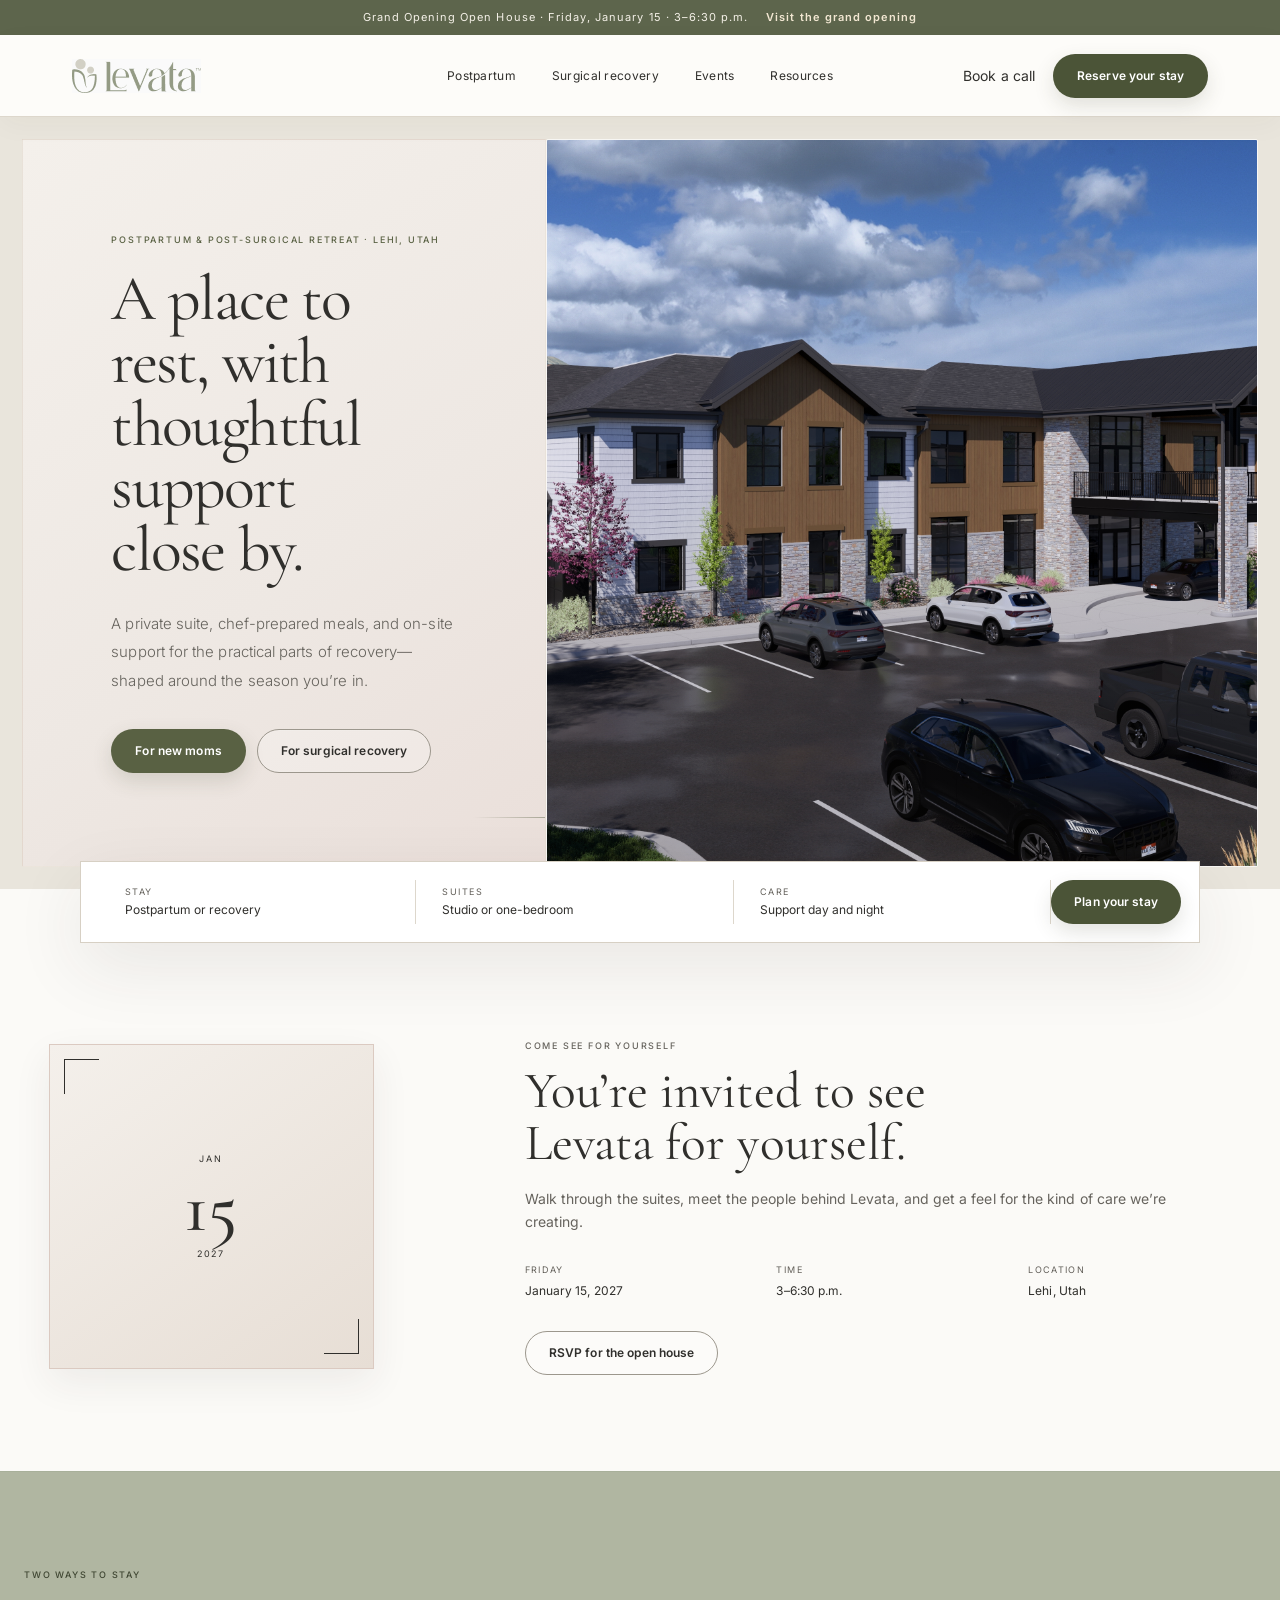
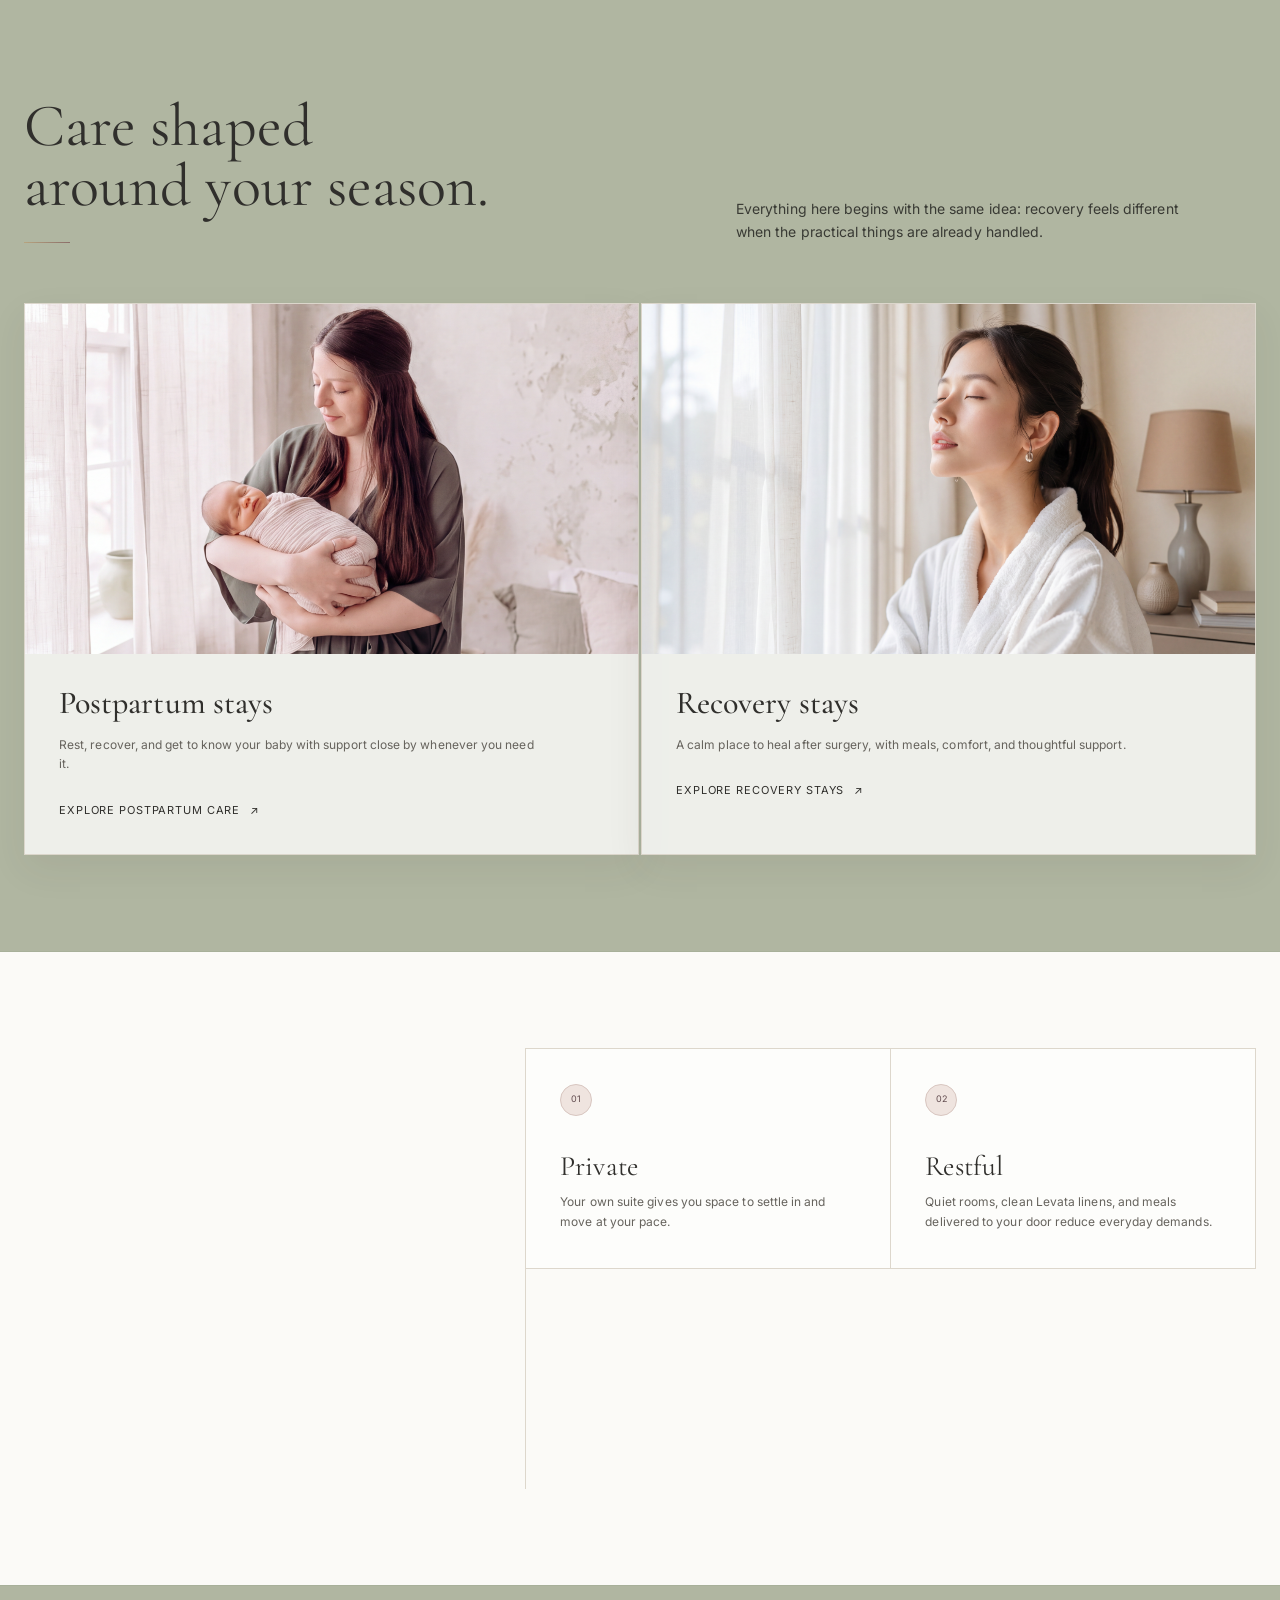
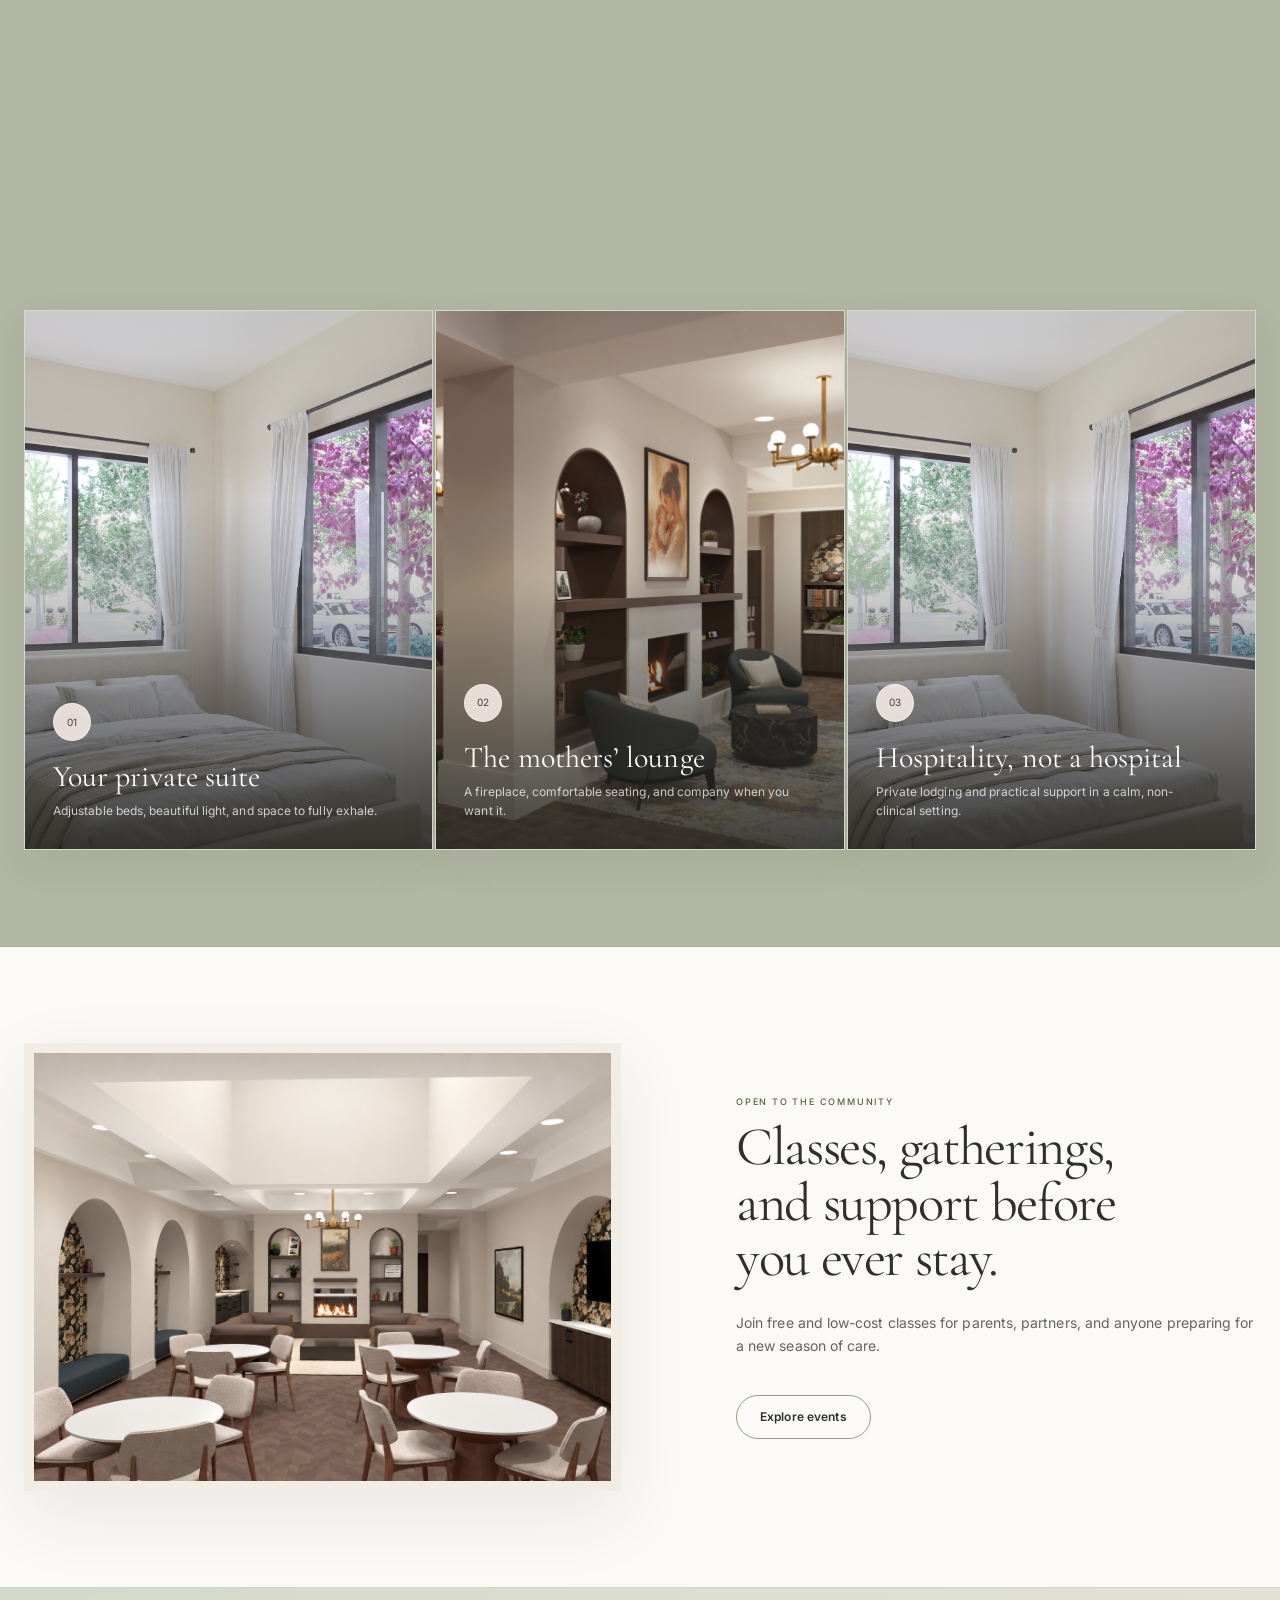
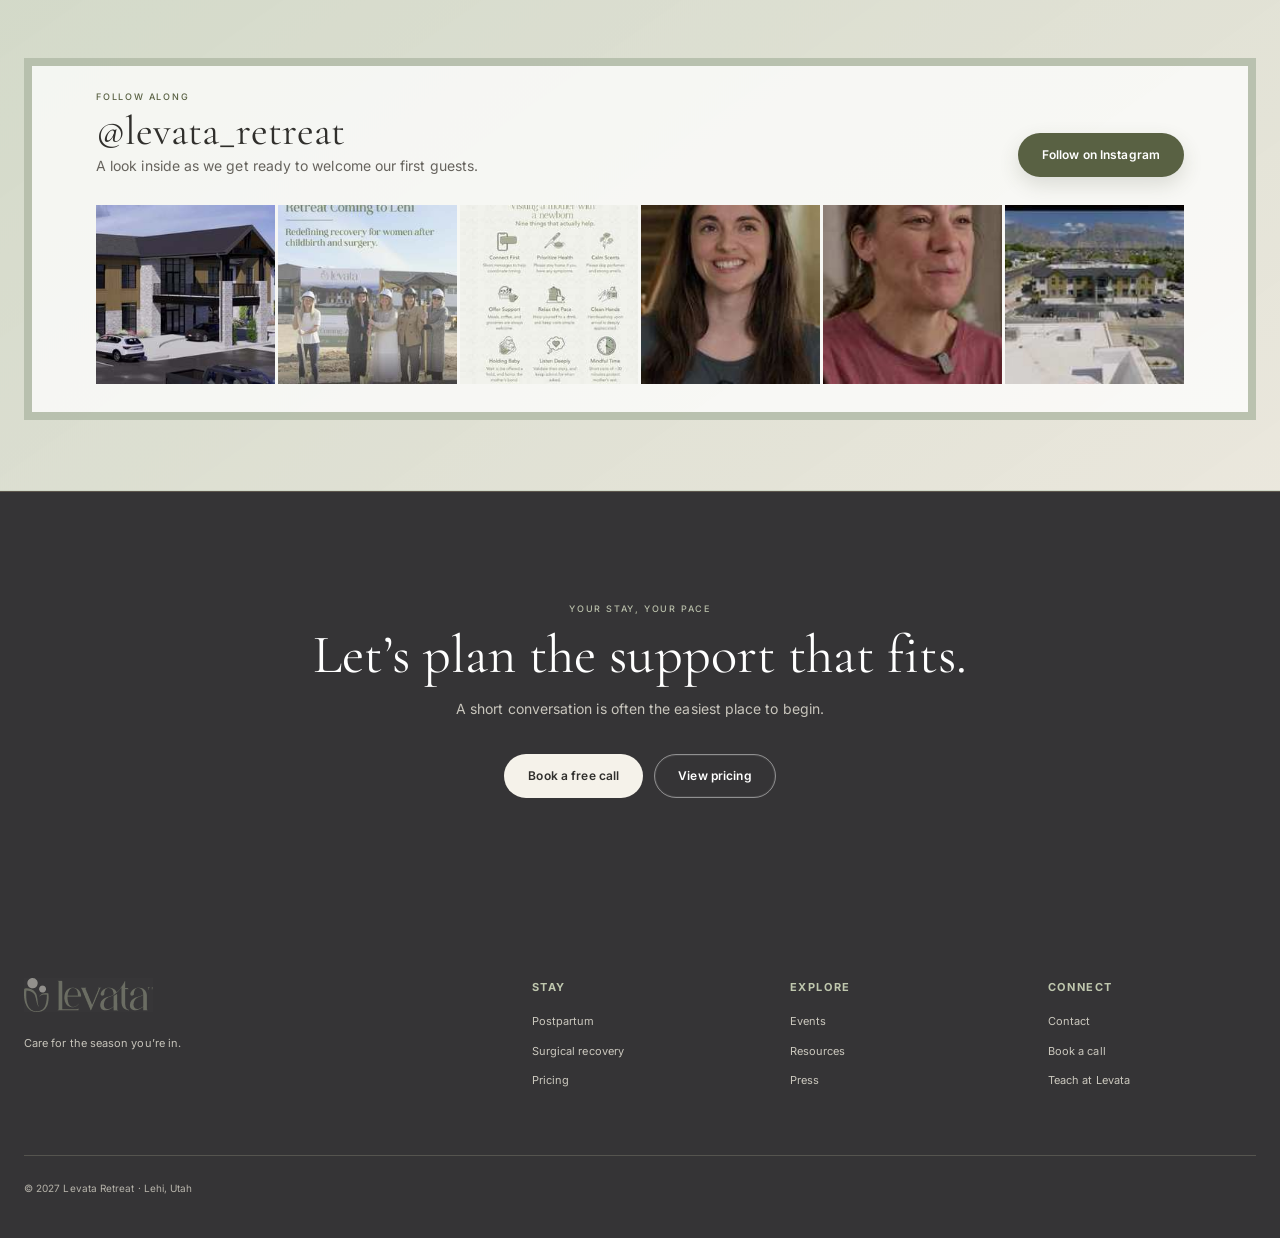
==== commit 9b48530f: "Expand Levata site content and refine visual system" ====
--- a/index.html
+++ b/index.html
@@ -9,13 +9,13 @@
     <link rel="preconnect" href="https://fonts.googleapis.com" />
     <link rel="preconnect" href="https://fonts.gstatic.com" crossorigin />
     <link href="https://fonts.googleapis.com/css2?family=Cormorant+Garamond:wght@400;500&family=Inter:wght@400;500;600&display=swap" rel="stylesheet" />
-    <link rel="stylesheet" href="styles.css?v=13" />
-    <script src="script.js" defer></script>
+    <link rel="stylesheet" href="styles.css?v=32" />
+    <script src="script.js?v=6" defer></script>
   </head>
   <body>
     <div class="announcement">
       <span>Grand Opening Open House · Friday, January 15 · 3–6:30 p.m.</span>
-      <a class="text-link" href="events.html">Visit the grand opening</a>
+      <a class="text-link" href="grand-opening.html">Visit the grand opening</a>
     </div>
 
     <header class="site-header">
@@ -25,20 +25,34 @@
         <a href="surgical-recovery.html">Surgical recovery</a>
         <a href="events.html">Events</a>
         <a href="resources.html">Resources</a>
+        <a class="mobile-nav-action" href="concierge.html">Book a call</a>
+        <button class="button button-dark stay-picker-trigger mobile-nav-action" type="button">Reserve your stay</button>
       </nav>
       <div class="header-actions">
         <a class="text-link" href="concierge.html">Book a call</a>
-        <a class="button button-dark" href="pricing.html">Reserve your stay</a>
+        <button class="button button-dark stay-picker-trigger" type="button">Reserve your stay</button>
       </div>
       <button class="menu-button" aria-label="Toggle menu" aria-expanded="false"><span></span><span></span><span></span></button>
     </header>
+
+    <dialog class="stay-picker-modal" id="stay-picker-modal" aria-labelledby="stay-picker-title">
+      <button class="close stay-picker-close" type="button" aria-label="Close stay options">×</button>
+      <p class="eyebrow">Reserve your stay</p>
+      <h2 id="stay-picker-title">What kind of stay are you planning?</h2>
+      <p>Choose your path to see the rooms designed for your recovery, or talk through the details with our concierge.</p>
+      <div class="stay-picker-options">
+        <a class="stay-picker-option" href="postpartum.html#postpartum-rooms" data-cloudbeds-stay="postpartum"><small>For new mothers</small><strong>Postpartum stay</strong><span>View postpartum rooms →</span></a>
+        <a class="stay-picker-option" href="surgical-recovery.html#surgical-rooms" data-cloudbeds-stay="surgical"><small>For recovery after surgery</small><strong>Surgical aftercare</strong><span>View recovery rooms →</span></a>
+        <a class="stay-picker-option stay-picker-option--concierge" href="concierge.html"><small>Not sure where to begin?</small><strong>Talk to a concierge</strong><span>Plan your stay together →</span></a>
+      </div>
+    </dialog>
 
     <main id="top">
       <section class="hero">
         <div class="hero-copy">
           <p class="eyebrow">Postpartum &amp; post-surgical retreat · Lehi, Utah</p>
-          <h1>A place to rest and heal, while we take care of everything else.</h1>
-          <p class="lede">Your own private suite, nourishing meals, and caring people close by day and night—so you can give your full attention to recovery.</p>
+          <h1>A place to rest, with thoughtful support close by.</h1>
+          <p class="lede">A private suite, chef-prepared meals, and on-site support for the practical parts of recovery—shaped around the season you’re in.</p>
           <div class="button-row">
             <a class="button button-olive" href="postpartum.html">For new moms</a>
             <a class="button button-outline" href="surgical-recovery.html">For surgical recovery</a>
@@ -90,14 +104,14 @@
       <section class="care section-pad" id="care">
         <div class="care-intro reveal">
           <p class="eyebrow">What it feels like</p>
-          <h2>Safe. Rested.<br />Confident.<br />Connected.</h2>
-          <p>Real recovery is more than a beautiful room. It is knowing someone is close, that you can sleep deeply, and that you never have to figure everything out alone.</p>
+          <h2>Private. Restful.<br />Supported.<br />Considered.</h2>
+          <p>Whether you are arriving after birth or surgery, Levata offers calm surroundings, nourishing meals, and practical support without blurring the boundaries of your medical care.</p>
         </div>
         <div class="care-grid">
-          <article class="reveal"><span>01</span><h3>Safe</h3><p>Thoughtful protocols and caring people let you settle in fully.</p></article>
-          <article class="reveal"><span>02</span><h3>Rested</h3><p>Quiet suites and round-the-clock support make true rest possible.</p></article>
-          <article class="reveal"><span>03</span><h3>Confident</h3><p>Ask anything, anytime, with guidance that meets you where you are.</p></article>
-          <article class="reveal"><span>04</span><h3>Connected</h3><p>Privacy when you need it and warm company whenever you want it.</p></article>
+          <article class="reveal"><span>01</span><h3>Private</h3><p>Your own suite gives you space to settle in and move at your pace.</p></article>
+          <article class="reveal"><span>02</span><h3>Restful</h3><p>Quiet rooms, clean Levata linens, and meals delivered to your door reduce everyday demands.</p></article>
+          <article class="reveal"><span>03</span><h3>Supported</h3><p>On-site staff and shared Recovery Care Specialists respond to practical requests.</p></article>
+          <article class="reveal"><span>04</span><h3>Considered</h3><p>Choose privacy when you need it, with welcoming shared spaces nearby.</p></article>
         </div>
       </section>
 
@@ -106,13 +120,30 @@
         <div class="space-grid">
           <article class="space-card reveal"><img src="assets/space-suite.png" alt="A calm private suite" /><div><span>01</span><h3>Your private suite</h3><p>Adjustable beds, beautiful light, and space to fully exhale.</p></div></article>
           <article class="space-card reveal"><img src="assets/space-lounge.png" alt="Levata mothers lounge" /><div><span>02</span><h3>The mothers’ lounge</h3><p>A fireplace, comfortable seating, and company when you want it.</p></div></article>
-          <article class="space-card reveal"><img src="assets/space-care.png" alt="A quiet care and recovery space" /><div><span>03</span><h3>Care, steps away</h3><p>Everything you need close by, without ever feeling clinical.</p></div></article>
+          <article class="space-card reveal"><img src="assets/surgical-hero.png" alt="A private Levata guest suite" /><div><span>03</span><h3>Hospitality, not a hospital</h3><p>Private lodging and practical support in a calm, non-clinical setting.</p></div></article>
         </div>
       </section>
 
       <section class="events section-pad reveal" id="events">
         <div class="events-image"><img src="assets/events.png" alt="A bright gathering room at Levata" /></div>
         <div class="events-copy"><p class="eyebrow">Open to the community</p><h2>Classes, gatherings, and support before you ever stay.</h2><p>Join free and low-cost classes for parents, partners, and anyone preparing for a new season of care.</p><a class="button button-outline" href="events.html">Explore events</a></div>
+      </section>
+
+      <section class="social-follow section-pad reveal" id="follow" aria-labelledby="social-title">
+        <div class="social-panel">
+          <div class="social-heading">
+            <div><p class="eyebrow">Follow along</p><h2 id="social-title">@levata_retreat</h2><p>A look inside as we get ready to welcome our first guests.</p></div>
+            <a class="button button-olive" href="https://www.instagram.com/levata_retreat/" target="_blank" rel="noreferrer">Follow on Instagram</a>
+          </div>
+          <div class="social-grid" aria-label="A glimpse inside Levata">
+            <img src="assets/social-exterior.png" alt="The Levata retreat exterior" />
+            <img src="assets/social-groundbreaking.png" alt="The Levata groundbreaking team" />
+            <img src="assets/social-guidance.png" alt="Postpartum care guidance from Levata" />
+            <img src="assets/social-mother-story.png" alt="A mother sharing her Levata story" />
+            <img src="assets/social-rest-story.png" alt="A story about rest and recovery" />
+            <img src="assets/social-aerial.png" alt="An aerial view of the Levata building" />
+          </div>
+        </div>
       </section>
 
       <section class="closing">
@@ -126,8 +157,8 @@
     <footer>
       <div><a class="brand brand-footer" href="index.html"><img src="assets/logo-footer.png" alt="Levata" /></a><p>Care for the season you’re in.</p></div>
       <div><h4>Stay</h4><a href="postpartum.html">Postpartum</a><a href="surgical-recovery.html">Surgical recovery</a><a href="pricing.html">Pricing</a></div>
-      <div><h4>Explore</h4><a href="events.html">Events</a><a href="resources.html">Resources</a><button class="footer-link" data-toast="Press information coming soon">Press</button></div>
-      <div><h4>Connect</h4><a href="contact.html">Contact</a><a href="concierge.html">Book a call</a><button class="footer-link" data-toast="Teaching applications open soon">Teach at Levata</button></div>
+      <div><h4>Explore</h4><a href="events.html">Events</a><a href="resources.html">Resources</a><a href="press.html">Press</a></div>
+      <div><h4>Connect</h4><a href="contact.html">Contact</a><a href="concierge.html">Book a call</a><a href="host.html">Teach at Levata</a></div>
       <p class="copyright">© 2027 Levata Retreat · Lehi, Utah</p>
     </footer>
 
--- a/styles.css
+++ b/styles.css
@@ -3,8 +3,8 @@
 :root {
   --ink: #302f2c;
   --muted: #66635d;
-  --olive: #7d8864;
-  --olive-dark: #596143;
+  --olive: #596143;
+  --olive-dark: #4b5437;
   --cream: #f2efe8;
   --paper: #fbfaf7;
   --line: #ddd7cc;
@@ -46,6 +46,7 @@
 button { cursor: pointer; }
 a { text-decoration: none; }
 img { display: block; width: 100%; height: 100%; object-fit: cover; }
+:focus-visible { outline: 3px solid #4b5437; outline-offset: 3px; }
 
 .announcement {
   min-height: 35px;
@@ -62,7 +63,7 @@
   text-align: center;
 }
 .text-link, .footer-link { border: 0; background: none; padding: 0; }
-.announcement .text-link { flex: 0 0 auto; color: #eadabe; font-weight: 600; }
+.announcement .text-link { flex: 0 0 auto; color: #f2e7d2; font-weight: 600; }
 .text-link:hover, a:hover { opacity: .68; }
 
 .site-header {
@@ -109,9 +110,9 @@
 }
 .button:hover { opacity: 1; transform: translateY(-2px); box-shadow: 0 10px 24px rgba(54, 52, 44, .13); }
 .button-dark { background: var(--olive-dark); color: #fff; box-shadow: 0 8px 20px rgba(64, 69, 46, .15); }
-.button-olive { background: linear-gradient(135deg, #87906d, #737d59); color: #fff; box-shadow: 0 8px 20px rgba(68, 74, 50, .13); }
+.button-olive { background: #596143; color: #fff; box-shadow: 0 8px 20px rgba(68, 74, 50, .16); }
 .button-outline { background: rgba(255,255,255,.22); border-color: #9c978d; }
-.button-light { background: #f5f2ea; }
+.button-light { background: #f5f2ea; color: var(--ink); }
 .button-outline-light { border-color: rgba(255,255,255,.45); color: #fff; }
 .header-actions .button.active-nav { color: #fff; }
 
@@ -144,7 +145,7 @@
 }
 .eyebrow {
   margin: 0;
-  color: #6f7b59;
+  color: #596143;
   font-size: 9px;
   font-weight: 500;
   line-height: 1.5;
@@ -195,7 +196,7 @@
   background: none;
   text-align: left;
 }
-.planner-field small { display: block; color: #8c8c87; font-size: 9px; letter-spacing: .16em; text-transform: uppercase; }
+.planner-field small { display: block; color: #625f59; font-size: 9px; letter-spacing: .16em; text-transform: uppercase; }
 .planner-field span { display: block; overflow: hidden; font-size: 12px; text-overflow: ellipsis; white-space: nowrap; }
 
 .section-pad { padding: var(--section-space) var(--page-gutter); }
@@ -217,7 +218,7 @@
   align-items: center;
   justify-content: center;
   position: relative;
-  background: linear-gradient(145deg, #f3e9e4, var(--rose-wash));
+  background: linear-gradient(145deg, #f4f0eb, #e7ded5);
   border: 1px solid #dbcac1;
   box-shadow: var(--shadow-card);
 }
@@ -230,10 +231,12 @@
 .invitation h2 { max-width: 680px; margin: 12px 0 18px; font: 400 clamp(42px, 4vw, 60px)/1.02 var(--display); text-wrap: balance; }
 .invitation-copy > p { max-width: 660px; color: var(--muted); }
 .invitation dl { margin: 30px 0; display: grid; grid-template-columns: repeat(3, minmax(0, 1fr)); gap: 24px; }
-.invitation dt { color: #8c8c87; font-size: 9px; letter-spacing: .15em; text-transform: uppercase; }
+.invitation dt { color: #625f59; font-size: 9px; letter-spacing: .15em; text-transform: uppercase; }
 .invitation dd { margin: 3px 0 0; font-size: 12px; }
 
-.stays { background: linear-gradient(145deg, #e7ebe1 0%, #dce2d5 68%, #eadfda 100%); border-block: 1px solid #d2d9ca; }
+.stays { background: #b0b6a1; border-block: 1px solid #a8b09a; }
+.stays .eyebrow, .spaces .eyebrow { color: #3f4632; }
+.stays .section-heading > p:last-child, .spaces .spaces-heading > p { color: #393a34; }
 .section-heading {
   max-width: 1300px;
   margin: 0 auto 60px;
@@ -269,11 +272,11 @@
 .care-grid { display: grid; grid-template-columns: repeat(2, minmax(0, 1fr)); border-top: 1px solid var(--line); border-left: 1px solid var(--line); }
 .care-grid article { min-height: 220px; padding: clamp(28px, 2.7vw, 40px); border-right: 1px solid var(--line); border-bottom: 1px solid var(--line); background: rgba(255,255,255,.45); transition: background .3s ease; }
 .care-grid article:hover { background: #f3f0e8; }
-.care-grid span { width: 32px; height: 32px; border-radius: 50%; display: grid; place-items: center; background: var(--rose-wash); color: var(--rose-clay); font-size: 9px; border: 1px solid #e0d0ca; }
+.care-grid span { width: 32px; height: 32px; border-radius: 50%; display: grid; place-items: center; background: var(--rose-wash); color: #624c4f; font-size: 9px; border: 1px solid #d8c6c0; }
 .care-grid h3 { margin: 36px 0 12px; font: 400 28px/1 var(--display); }
 .care-grid p { margin-bottom: 0; color: var(--muted); font-size: 12px; }
 
-.spaces { background: linear-gradient(145deg, #d8ded0 0%, #cbd3c2 74%, #daccc8 100%); border-block: 1px solid #c4ccba; }
+.spaces { background: #b0b6a1; border-block: 1px solid #a8b09a; }
 .spaces-heading {
   max-width: 1300px;
   margin: 0 auto 55px;
@@ -307,7 +310,32 @@
 .events-copy > p:not(.eyebrow) { max-width: 520px; color: var(--muted); }
 .events-copy .button { margin-top: 24px; }
 
-.closing { padding: 110px 24px; background: radial-gradient(circle at 50% 0%, #514346 0%, #332d2f 62%); color: #fff; text-align: center; border-top: 1px solid rgba(183,164,127,.3); }
+.social-follow {
+  position: relative;
+  overflow: hidden;
+  padding: 70px var(--page-gutter);
+  background-color: #e9ede2;
+  background-image: linear-gradient(145deg, rgba(204,211,193,.76), rgba(235,229,219,.72));
+  background-position: center;
+  background-size: cover;
+  border-block: 1px solid #cfd6c7;
+}
+.social-panel {
+  max-width: 1300px;
+  margin: 0 auto;
+  padding: 24px clamp(24px, 5vw, 92px) 28px;
+  background: rgba(255,255,255,.75);
+  border: 8px solid rgba(124,139,106,.5);
+}
+.social-heading { margin-bottom: 28px; display: flex; justify-content: space-between; align-items: end; gap: 32px; }
+.social-heading h2 { margin: 8px 0 2px; font: 400 clamp(34px, 3.2vw, 48px)/1 var(--display); }
+.social-heading p:not(.eyebrow) { margin: 0; color: var(--muted); }
+.social-grid { display: grid; grid-template-columns: repeat(6, 1fr); gap: 3px; }
+.social-grid img { aspect-ratio: 1; transition: transform .45s ease, filter .45s ease; }
+.social-grid img:hover { transform: translateY(-3px); filter: saturate(1.08); }
+
+.closing { padding: 110px 24px; position: relative; overflow: hidden; background: #353436; color: #fff; text-align: center; border-top: 1px solid rgba(183,164,127,.3); }
+.closing > * { position: relative; z-index: 1; }
 .closing .eyebrow { color: #b8bea9; }
 .closing h2 { max-width: 820px; margin: 12px auto 10px; font-size: clamp(48px, 4.25vw, 64px); line-height: 1.02; text-wrap: balance; }
 .closing > p:not(.eyebrow) { color: #c8c5bc; }
@@ -318,15 +346,17 @@
   display: grid;
   grid-template-columns: minmax(260px, 2.2fr) repeat(3, minmax(130px, 1fr));
   gap: 50px;
-  background: #302b2d;
+  position: relative;
+  overflow: hidden;
+  background: #353436;
   color: #cbc8be;
 }
-footer > div { display: flex; flex-direction: column; align-items: flex-start; gap: 11px; }
+footer > div { display: flex; flex-direction: column; align-items: flex-start; gap: 11px; position: relative; z-index: 1; }
 .brand-footer { opacity: .78; }
-.brand-footer + p { color: #7f7e78; font-size: 11px; }
-footer h4 { margin: 0 0 5px; color: #8f987f; font-size: 11px; letter-spacing: .14em; text-transform: uppercase; }
+.brand-footer + p { color: #c6c3ba; font-size: 11px; }
+footer h4 { margin: 0 0 5px; color: #bfc7ae; font-size: 11px; letter-spacing: .14em; text-transform: uppercase; }
 footer a, .footer-link { color: #cbc8be; font-size: 11px; text-align: left; }
-.copyright { grid-column: 1 / -1; margin: 16px 0 0; padding-top: 24px; border-top: 1px solid #3b3b38; color: #6e6e69; font-size: 10px; }
+.copyright { grid-column: 1 / -1; margin: 16px 0 0; padding-top: 24px; border-top: 1px solid #55544f; color: #b6b3aa; font-size: 10px; }
 
 /* Interior pages */
 .page-hero {
@@ -350,7 +380,16 @@
   text-wrap: balance;
 }
 .page-hero p:not(.eyebrow), .page-title p:not(.eyebrow) { color: var(--muted); font-size: 15px; line-height: 1.75; }
-.page-hero-media { aspect-ratio: 1; overflow: hidden; border: 8px solid rgba(255,255,255,.56); border-radius: 3px; box-shadow: var(--shadow-soft); }
+.page-hero-media { aspect-ratio: 440 / 424; overflow: hidden; border: 8px solid rgba(255,255,255,.7); border-radius: 3px; box-shadow: var(--shadow-soft); }
+.page-hero.fabric-hero { isolation: isolate; }
+.page-hero.fabric-hero::before { content: ''; width: 220px; height: 220px; position: absolute; left: -70px; bottom: -92px; z-index: 0; border: 1px solid rgba(255,255,255,.26); border-radius: 50%; }
+.page-hero.fabric-hero--sage { background-color: #b0b6a1; background-image: linear-gradient(rgba(176,182,161,.82), rgba(176,182,161,.82)), url("assets/events-texture.png"); background-size: cover; }
+.page-hero.fabric-hero--tan { background-color: #d8c9b9; background-image: linear-gradient(rgba(224,214,202,.84), rgba(224,214,202,.84)), url("assets/surgical-texture.png"); background-size: cover; }
+.page-hero.fabric-hero .page-hero-media { position: relative; box-shadow: 0 28px 55px rgba(66,56,43,.17); }
+.page-hero.fabric-hero .page-hero-media::after { content: ''; position: absolute; inset: 0; pointer-events: none; box-shadow: inset 0 0 0 1px rgba(255,255,255,.25); }
+.page-hero.fabric-hero .eyebrow { color: #3f4632; }
+.page-hero.fabric-hero p:not(.eyebrow) { color: #393a34; }
+.page-hero-media--landscape img { object-position: 58% center; }
 .page-hero .button-row { flex-wrap: wrap; }
 .facts {
   padding: 0 var(--page-gutter);
@@ -360,8 +399,9 @@
   background: #687153;
   border-block: 1px solid rgba(63,68,48,.32);
 }
-.facts--postpartum { background: #687153; }
+.facts--postpartum { background: #5f654a; }
 .facts--surgical { background: #765c4c; border-block-color: rgba(72,50,39,.3); }
+.facts--five { grid-template-columns: repeat(5, 1fr); }
 .fact {
   min-height: 116px;
   padding: 26px 24px;
@@ -375,10 +415,18 @@
 .fact + .fact { border-left: 1px solid rgba(255,255,255,.16); }
 .fact strong { display: block; font: 500 28px/1.1 var(--display); white-space: nowrap; }
 .fact strong { color: #fbf7ef; }
-.fact span { margin-top: 5px; color: rgba(255,255,255,.75); font-size: 11px; line-height: 1.4; }
+.fact span { margin-top: 5px; color: rgba(255,255,255,.92); font-size: 11px; line-height: 1.4; }
 .content-section { padding: 96px var(--page-gutter); background: var(--paper); }
-.content-section.tinted { position: relative; background: linear-gradient(145deg, var(--sage-wash) 0%, #dce3d5 68%, var(--rose-wash) 100%); border-block: 1px solid #ccd4c5; }
+.content-section.tinted { position: relative; overflow: hidden; background: #b0b6a1; border-block: 1px solid #ccd4c5; }
 .content-section.tinted::before { content: ''; width: 72px; height: 1px; position: absolute; top: 44px; left: var(--page-gutter); background: rgba(89,97,67,.42); }
+.content-section.tinted > .content-wrap { position: relative; z-index: 1; }
+.content-section.tinted .eyebrow { color: #3f4632; }
+.content-section.tinted .intro,
+.content-section.tinted .clean-list li { color: #393a34; }
+.content-section.tinted .faq p,
+.content-section.tinted .day-grid p,
+.content-section.tinted .inclusion-grid p,
+.content-section.tinted .feature p { color: #393a34; }
 .content-wrap { max-width: 1010px; margin: 0 auto; }
 .content-section h2, .form-card h2, .calendar-title, .map-card h2 {
   margin: 12px 0 18px;
@@ -392,6 +440,44 @@
 .feature h3 { margin: 0 0 10px; font: 400 24px/1.15 var(--display); }
 .feature p, .note-card p { color: var(--muted); font-size: 12px; }
 .split { display: grid; grid-template-columns: 1fr 1fr; align-items: center; gap: 70px; }
+.visual-split {
+  display: grid;
+  grid-template-columns: minmax(0, 1fr) minmax(320px, .92fr);
+  align-items: center;
+  gap: 64px;
+}
+.inline-visual {
+  min-height: 410px;
+  margin: 0;
+  position: relative;
+  overflow: hidden;
+  border: 7px solid rgba(255,255,255,.68);
+  box-shadow: var(--shadow-card);
+}
+.inline-visual.tall { min-height: 500px; }
+.inline-visual img { width: 100%; height: 100%; position: absolute; inset: 0; object-fit: cover; }
+.compact-panel { margin-top: 28px; padding: 26px; }
+.path-list { margin-top: 32px; display: grid; gap: 16px; }
+.path-list article { padding-top: 22px; border-top: 1px solid var(--line); }
+.path-list h3 { margin: 0 0 8px; font: 400 25px/1.15 var(--display); }
+.path-list p { margin: 0; color: var(--muted); font-size: 12px; }
+.room-experience { position: relative; overflow: hidden; }
+.room-experience > .content-wrap { position: relative; z-index: 1; }
+.theme-postpartum .room-experience { background: #b0b6a1; border-block: 1px solid #a5ad96; }
+.theme-surgical .room-experience { background: #765c4c; border-block: 1px solid rgba(64,43,33,.3); }
+.theme-surgical .room-experience > .content-wrap > .eyebrow { color: #f3e4d6; }
+.theme-surgical .room-experience > .content-wrap > h2 { color: #fbf7ef; }
+.theme-surgical .room-experience > .content-wrap > .intro { color: rgba(255,255,255,.78); }
+.room-experience .intro { max-width: 790px; }
+.room-story-grid { margin-top: 46px; display: grid; grid-template-columns: repeat(2, minmax(0, 1fr)); gap: 24px; }
+.room-story-card { overflow: hidden; background: rgba(255,255,255,.84); border: 1px solid var(--line); box-shadow: var(--shadow-card); }
+.room-story-card figure { height: 330px; margin: 0; overflow: hidden; }
+.room-story-card figure img { width: 100%; height: 100%; object-fit: cover; transition: transform .6s ease; }
+.room-story-card:hover figure img { transform: scale(1.025); }
+.room-story-card > div { padding: 34px; }
+.room-story-card h3 { margin: 10px 0 14px; font: 400 30px/1.08 var(--display); text-wrap: balance; }
+.room-story-card > div > p:not(.eyebrow) { min-height: 68px; color: var(--muted); font-size: 12px; }
+.room-story-meta { margin: 24px 0; padding-block: 15px; display: flex; gap: 24px; border-block: 1px solid var(--line); color: var(--olive-dark); font: 500 11px/1.4 var(--sans); letter-spacing: .04em; text-transform: uppercase; }
 .panel, .note-card, .price-card, .directory-card, .course-card { background: rgba(255,255,255,.82); border: 1px solid var(--line); box-shadow: 0 10px 28px rgba(52,47,39,.045); }
 .panel { padding: 34px; }
 .panel ul, .check-list { margin: 18px 0 0; padding: 0; list-style: none; }
@@ -405,11 +491,37 @@
 .faq details { padding: 20px 0; border-bottom: 1px solid var(--line); }
 .faq summary { cursor: pointer; font-weight: 600; font-size: 12px; }
 .faq p { max-width: 800px; margin-bottom: 0; color: var(--muted); font-size: 12px; }
-.page-cta { padding: 96px 24px; background: radial-gradient(circle at 50% 0%, #514346 0%, #332d2f 64%); color: #fff; text-align: center; border-top: 1px solid rgba(183,164,127,.3); }
+.page-cta { padding: 96px 24px; position: relative; overflow: hidden; background: #353436; color: #fff; text-align: center; border-top: 1px solid rgba(183,164,127,.3); }
+.page-cta > * { position: relative; z-index: 1; }
+.page-cta .eyebrow { color: #d4dbc7; }
 .page-cta h2 { max-width: 780px; margin: 12px auto 10px; font: 400 clamp(44px, 4vw, 60px)/1 var(--display); }
 .page-cta h2::before { content: '◆'; margin: 0 auto 18px; display: block; color: var(--champagne); font: 8px/1 var(--sans); }
 .page-cta > p:not(.eyebrow) { color: #c8c5bc; }
 .page-cta .button-row { justify-content: center; flex-wrap: wrap; }
+
+/* The updated art direction uses softly tactile hero fields and solid color bands. */
+.theme-postpartum .page-hero,
+.theme-events .page-hero {
+  background-color: #b0b6a1;
+  background-position: center;
+  background-size: cover;
+}
+.theme-postpartum .page-hero { background-image: linear-gradient(rgba(176,182,161,.81), rgba(176,182,161,.81)), url("assets/postpartum-texture.png"); }
+.theme-events .page-hero { background-image: linear-gradient(rgba(176,182,161,.77), rgba(176,182,161,.77)), url("assets/events-texture.png"); }
+.theme-postpartum .page-hero::after,
+.theme-events .page-hero::after,
+.theme-surgical .page-hero::after { display: none; }
+.theme-postpartum .page-hero-media { border-color: rgba(255,255,255,.5); }
+.theme-events .page-hero-media { border-color: rgba(255,255,255,.56); }
+.theme-postpartum .page-hero .eyebrow,
+.theme-events .page-hero .eyebrow { color: #3f4632; }
+.theme-postpartum .page-hero p:not(.eyebrow),
+.theme-events .page-hero p:not(.eyebrow) { color: #393a34; }
+.theme-postpartum .content-section.tinted,
+.theme-events .content-section.tinted { background: #b0b6a1; border-block-color: #a8b09a; }
+.theme-postpartum .room-experience > .content-wrap > .eyebrow { color: #3f4632; }
+.theme-postpartum .room-experience > .content-wrap > .intro { color: #393a34; }
+.theme-events .content-section:last-of-type { background: #f2f1ec; }
 
 /* Editorial image modules create visual pauses on information-heavy pages. */
 .editorial-gallery {
@@ -444,6 +556,9 @@
   bottom: 16px;
   left: 18px;
   z-index: 1;
+  width: fit-content;
+  padding: 6px 9px;
+  background: rgba(35, 33, 30, .84);
   color: #fff;
   font: 500 10px/1.4 var(--sans);
   letter-spacing: .13em;
@@ -460,6 +575,26 @@
 .visual-banner img { object-position: center 58%; }
 .image-triptych { margin-top: 52px; display: grid; grid-template-columns: repeat(3, 1fr); gap: 14px; }
 .image-triptych figure { height: 300px; }
+.image-triptych--editorial { margin-top: 42px; }
+.image-triptych--editorial figure:nth-child(2) { transform: translateY(22px); }
+.visual-pause { padding-block: 78px; overflow: hidden; }
+.visual-pause--sage { background-color: #b0b6a1; background-image: linear-gradient(rgba(176,182,161,.88), rgba(176,182,161,.88)), url("assets/postpartum-texture.png"); background-size: cover; }
+.visual-pause--tan { background-color: #e3d8ca; background-image: linear-gradient(rgba(228,217,204,.9), rgba(228,217,204,.9)), url("assets/surgical-texture.png"); background-size: cover; }
+.visual-pause .eyebrow { color: #3f4632; }
+.visual-pause .intro { color: #393a34; }
+.visual-pause-heading { display: grid; grid-template-columns: 1fr 1fr; align-items: end; gap: 60px; }
+.visual-pause-heading h2 { margin-bottom: 0; }
+.editorial-gallery--opening { margin-top: 0; grid-template-columns: 1.35fr .65fr; }
+.editorial-gallery--opening figure:first-child { height: 430px; }
+.editorial-gallery--opening figure:last-child { height: 350px; align-self: center; }
+.postpartum-photo-story { position: relative; overflow: hidden; background: #f0eee7; }
+.postpartum-photo-story-grid { display: grid; grid-template-columns: minmax(0, 1.08fr) minmax(320px, .92fr); align-items: center; gap: clamp(54px, 7vw, 92px); position: relative; z-index: 1; }
+.postpartum-photo-story-main { height: 600px; margin: 0; overflow: hidden; border: 8px solid rgba(255,255,255,.78); box-shadow: var(--shadow-soft); }
+.postpartum-photo-story-main img { width: 100%; height: 100%; object-fit: cover; }
+.postpartum-photo-story-copy { padding-block: 30px; }
+.postpartum-photo-story-detail { width: min(360px, 86%); aspect-ratio: 1.3; margin: 42px 0 0 auto; overflow: hidden; border: 7px solid rgba(255,255,255,.82); box-shadow: var(--shadow-card); transform: translateX(26px); }
+.postpartum-photo-story-detail img { width: 100%; height: 100%; object-fit: cover; }
+.capacity-panel { margin-top: 30px; }
 .inline-photo { height: 245px; margin: 32px 0 36px; }
 .inline-photo img { object-position: center 58%; }
 .contact-photo { height: 235px; margin: 28px 0 30px; }
@@ -475,17 +610,23 @@
 .theme-surgical .announcement { background: #604638; }
 .theme-surgical .announcement .text-link { color: #f0d8bd; }
 .theme-surgical .brand img { filter: grayscale(1) sepia(.3) saturate(.7) contrast(.95); }
-.theme-surgical .eyebrow { color: #86634f; }
+.theme-surgical .eyebrow { color: #604638; }
 .theme-surgical .button-dark,
 .theme-surgical .button-olive {
   background: #755541;
   box-shadow: 0 8px 20px rgba(78,53,39,.14);
 }
 .theme-surgical .page-hero {
-  background: linear-gradient(90deg, #f4f0e9 0%, #eee7de 60%, #e3d3c3 60%, #d7c0aa 100%);
-}
+  background-color: #bcb3a0;
+  background-image: linear-gradient(rgba(188,179,160,.81), rgba(188,179,160,.81)), url("assets/surgical-texture.png");
+  background-position: center;
+  background-size: cover;
+}
+.theme-surgical .page-hero .eyebrow { color: #4b352b; }
+.theme-surgical .page-hero p:not(.eyebrow) { color: #39332f; }
+.theme-surgical .page-hero-media { border-color: rgba(255,255,255,.66); }
 .theme-surgical .content-section.tinted {
-  background: linear-gradient(145deg, #eee4d9 0%, #e5d5c6 70%, #ddc6b7 100%);
+  background: #dedcd1;
   border-block-color: #d7c2af;
 }
 .theme-surgical .content-section.tinted::before { background: rgba(117,85,65,.42); }
@@ -497,6 +638,21 @@
 }
 .theme-surgical .page-cta .eyebrow { color: #d8bda7; }
 .theme-surgical footer h4 { color: #bba28f; }
+
+.theme-resources .page-title {
+  min-height: 497px;
+  display: flex;
+  flex-direction: column;
+  align-items: center;
+  justify-content: center;
+  background-color: #e8e2d7;
+  background-image: linear-gradient(rgba(221,215,204,.52), rgba(221,215,204,.52)), url("assets/resources-texture.png");
+  background-position: center bottom;
+  background-size: cover;
+}
+.theme-resources .page-title::after { display: none; }
+.theme-resources #products { background: #b0b6a1; border-block-color: #a8b09a; }
+.theme-resources #directory { background: #dedcd1; border-block-color: #d0cec4; }
 
 .calendar-shell { margin-top: 38px; padding: 0; overflow: hidden; background: #fff; border: 1px solid var(--line); }
 .calendar-head { padding: 20px; display: flex; justify-content: space-between; border-bottom: 1px solid var(--line); }
@@ -529,12 +685,14 @@
 }
 .resource-feature { display: grid; grid-template-columns: .8fr 1.2fr; min-height: 460px; }
 .resource-feature .resource-image { min-height: 420px; }
-.resource-feature .resource-copy { padding: 72px; align-self: stretch; display: flex; flex-direction: column; justify-content: center; background: linear-gradient(135deg, #fdfcf9 0%, var(--sage-wash) 100%); }
+.resource-feature .resource-copy { padding: 72px; align-self: stretch; display: flex; flex-direction: column; justify-content: center; background: #fbfaf7; }
 .resource-feature h2 { margin: 12px 0; font: 400 clamp(38px, 3vw, 48px)/1.08 var(--display); }
 .signup { display: flex; gap: 10px; margin-top: 24px; }
 .signup input { min-width: 0; flex: 1; padding: 13px 18px; border: 1px solid var(--line); border-radius: 99px; }
 .directory-grid, .course-grid, .partner-grid { margin-top: 36px; display: grid; grid-template-columns: repeat(3, 1fr); gap: 14px; }
 .directory-card, .course-card { min-height: 145px; padding: 23px; border-radius: 5px; transition: transform .25s ease, box-shadow .25s ease; }
+.directory-card, .course-card, .note-card, .editorial-card, .download-card { position: relative; overflow: hidden; }
+.directory-card > *, .course-card > *, .note-card > *, .editorial-card > *, .download-card > * { position: relative; z-index: 1; }
 .directory-card:hover, .course-card:hover, .note-card:hover { transform: translateY(-3px); box-shadow: var(--shadow-card); }
 .directory-card small, .course-card small { color: var(--olive); font-size: 9px; letter-spacing: .15em; text-transform: uppercase; }
 .directory-card h3, .course-card h3 { margin: 10px 0 6px; font: 500 18px/1.2 var(--sans); }
@@ -566,14 +724,91 @@
 .comparison th, .comparison td { padding: 18px 12px; border-bottom: 1px solid #cbc6bb; text-align: left; vertical-align: top; }
 .comparison th { color: #7c8b6a; font-size: 9px; letter-spacing: .13em; text-transform: uppercase; }
 
-.contact-hero { padding: 92px var(--page-gutter); display: grid; grid-template-columns: 1.2fr .8fr; gap: 72px; background: linear-gradient(90deg, #f4f1ea 0%, #f0ece4 57%, var(--sage-wash) 57%, #dce2d5 100%); }
-.contact-copy { padding-top: 10px; }
+/* Editorial content modules shared by the expanded Figma wireframe pages. */
+.subpage-hero { padding: clamp(88px, 9vw, 132px) var(--page-gutter); background: linear-gradient(145deg, #f4f1ea, #ece8df); border-bottom: 1px solid var(--line); }
+.subpage-hero .content-wrap { max-width: 1110px; }
+.subpage-hero h1 { max-width: 820px; margin: 14px 0 22px; font: 400 clamp(50px, 5.4vw, 72px)/.98 var(--display); letter-spacing: -.025em; text-wrap: balance; }
+.subpage-hero p:not(.eyebrow) { max-width: 700px; color: var(--muted); font-size: 15px; }
+.subpage-hero--image { min-height: 640px; display: grid; align-items: end; position: relative; overflow: hidden; color: #fff; background: #3e3b35; }
+.subpage-hero--image::before { content: ''; position: absolute; inset: 0; background: linear-gradient(90deg, rgba(35,32,28,.78), rgba(35,32,28,.3) 58%, rgba(35,32,28,.08)); z-index: 1; }
+.subpage-hero--image > img { position: absolute; inset: 0; }
+.subpage-hero--image .content-wrap { width: 100%; position: relative; z-index: 2; }
+.subpage-hero--image p:not(.eyebrow) { color: rgba(255,255,255,.82); }
+.jump-links { margin-top: 28px; display: flex; flex-wrap: wrap; gap: 9px; }
+.jump-links a { padding: 8px 16px; border: 1px solid #b9b3a8; border-radius: 99px; background: rgba(255,255,255,.5); font-size: 10px; }
+.section-intro { max-width: 690px; }
+.package-grid, .editorial-card-grid, .download-grid, .step-grid { margin-top: 42px; display: grid; grid-template-columns: repeat(3, minmax(0,1fr)); gap: 18px; }
+.package-card, .editorial-card, .download-card, .step-card { padding: 30px; position: relative; overflow: hidden; background: rgba(255,255,255,.84); border: 1px solid var(--line); box-shadow: var(--shadow-card); }
+.package-card.featured { background: #f0ede5; border-color: var(--olive); }
+.package-card h3, .editorial-card h3, .download-card h3, .step-card h3 { margin: 12px 0; font: 400 29px/1.08 var(--display); }
+.package-prices { margin: 22px 0; display: grid; grid-template-columns: 1fr 1fr; gap: 16px; }
+.package-prices strong { display: block; font: 400 27px/1 var(--display); }
+.package-prices small, .editorial-card p, .download-card p, .step-card p { color: var(--muted); font-size: 11px; }
+.package-note { padding-top: 16px; border-top: 1px solid var(--line); color: var(--muted); font-size: 11px; }
+.inclusion-columns { margin-top: 40px; display: grid; grid-template-columns: repeat(3, 1fr); gap: 18px; }
+.inclusion-columns article { padding: 30px; background: rgba(255,255,255,.78); border: 1px solid var(--line); }
+.inclusion-columns h3 { margin: 0 0 16px; font: 400 26px/1.1 var(--display); }
+.inclusion-columns ul, .clean-list { margin: 0; padding: 0; list-style: none; }
+.inclusion-columns li, .clean-list li { margin: 10px 0; color: var(--muted); font-size: 11px; }
+.inclusion-columns li::before, .clean-list li::before { content: '—'; margin-right: 9px; color: var(--olive); }
+.compare-wrap { margin-top: 36px; overflow-x: auto; border: 1px solid var(--line); background: rgba(255,255,255,.8); }
+.compare-table, .schedule-table, .capacity-table { width: 100%; border-collapse: collapse; }
+.compare-table th, .compare-table td, .schedule-table th, .schedule-table td, .capacity-table th, .capacity-table td { padding: 18px 20px; border-bottom: 1px solid var(--line); text-align: left; vertical-align: top; }
+.compare-table th, .schedule-table th, .capacity-table th { color: var(--olive); font-size: 9px; letter-spacing: .14em; text-transform: uppercase; }
+.compare-table td, .schedule-table td, .capacity-table td { color: var(--muted); font-size: 11px; }
+.compare-table td:first-child, .schedule-table td:first-child { color: var(--ink); font-weight: 600; }
+.event-card-grid { margin-top: 40px; display: grid; grid-template-columns: repeat(3, 1fr); gap: 14px; }
+.event-card { min-height: 190px; padding: 27px; position: relative; overflow: hidden; background: rgba(255,255,255,.82); border: 1px solid var(--line); }
+.event-card h3 { margin: 12px 0 8px; font: 400 25px/1.08 var(--display); }
+.event-card p { margin: 0; color: var(--muted); font-size: 11px; }
+.notice { margin: 28px 0 0; padding: 18px 22px; border: 1px dashed #9a8d76; background: rgba(255,255,255,.62); color: #514f4a; font-size: 11px; }
+.info-band { padding: 30px; background: #353436; color: #fff; }
+.info-band .eyebrow { color: #d7c4a1; }
+.info-band p { color: rgba(255,255,255,.7); }
+.application-layout { display: grid; grid-template-columns: minmax(0,.85fr) minmax(420px,1.15fr); gap: 70px; align-items: start; }
+.application-layout .form-card { position: sticky; top: 105px; }
+.form-card fieldset { margin: 0 0 24px; padding: 0; border: 0; }
+.form-card legend { margin-bottom: 12px; font: 400 25px/1 var(--display); }
+.press-list { margin-top: 36px; border-top: 1px solid var(--line); }
+.press-row { padding: 22px 0; display: grid; grid-template-columns: 110px 1fr auto; gap: 24px; align-items: start; border-bottom: 1px solid var(--line); }
+.press-row small { color: var(--olive); font-size: 9px; letter-spacing: .12em; text-transform: uppercase; }
+.content-section.tinted .press-row small { color: #3f4632; }
+.press-row strong { font: 400 23px/1.15 var(--display); }
+.press-row a { font-size: 10px; font-weight: 600; }
+.fast-facts { padding: 30px; background: #efede6; border: 1px solid var(--line); }
+.fast-facts h3 { margin-top: 0; font: 400 26px/1.1 var(--display); }
+.asset-thumb { height: 110px; margin: -30px -30px 22px; overflow: hidden; background: #e7e2d8; }
+.asset-thumb img { object-fit: cover; }
+
+@media (max-width: 960px) {
+  .package-grid, .editorial-card-grid, .download-grid, .step-grid { grid-template-columns: repeat(2, 1fr); }
+  .inclusion-columns { grid-template-columns: 1fr; }
+  .application-layout { grid-template-columns: 1fr; }
+  .application-layout .form-card { position: static; }
+}
+
+@media (max-width: 700px) {
+  .subpage-hero { padding-block: 72px; }
+  .subpage-hero--image { min-height: 560px; }
+  .package-grid, .editorial-card-grid, .download-grid, .step-grid, .event-card-grid { grid-template-columns: 1fr; }
+  .press-row { grid-template-columns: 1fr; gap: 8px; }
+  .compare-table, .schedule-table, .capacity-table { min-width: 720px; }
+  .visual-pause-heading { grid-template-columns: 1fr; gap: 12px; }
+  .image-triptych--editorial figure:nth-child(2) { transform: none; }
+  .editorial-gallery--opening { grid-template-columns: 1fr; }
+  .editorial-gallery--opening figure:first-child, .editorial-gallery--opening figure:last-child { height: 300px; }
+}
+
+.contact-hero { padding: 92px var(--page-gutter); display: grid; grid-template-columns: 1.2fr .8fr; gap: 72px; overflow: hidden; background: linear-gradient(90deg, #f4f1ea 0%, #f0ece4 57%, var(--sage-wash) 57%, #dce2d5 100%); }
+.contact-copy { padding-top: 10px; position: relative; }
+.contact-copy > * { position: relative; z-index: 1; }
 .contact-copy > p { max-width: 700px; color: var(--muted); font-size: 16px; }
 .contact-details { margin-top: 36px; }
 .contact-details div { padding: 20px 0; display: grid; grid-template-columns: 120px 1fr; border-top: 1px solid var(--line); }
 .contact-details span { color: var(--olive); font-size: 10px; letter-spacing: .18em; text-transform: uppercase; }
 .contact-details strong { font: 400 23px/1.25 var(--display); }
-.form-card { padding: 38px; background: rgba(255,255,255,.9); border: 1px solid rgba(215,208,196,.8); border-radius: 4px; box-shadow: var(--shadow-soft); }
+.form-card { padding: 38px; position: relative; overflow: hidden; background: rgba(255,255,255,.9); border: 1px solid rgba(215,208,196,.8); border-radius: 4px; box-shadow: var(--shadow-soft); }
+.form-card > * { position: relative; z-index: 1; }
 .form-grid { display: grid; grid-template-columns: 1fr 1fr; gap: 15px; }
 .form-card label { display: grid; gap: 6px; color: var(--muted); font-size: 11px; }
 .form-card label.full { grid-column: 1 / -1; }
@@ -584,7 +819,8 @@
 .map-card { width: 320px; padding: 32px; background: rgba(255,255,255,.94); border: 1px solid rgba(215,208,196,.9); box-shadow: var(--shadow-soft); }
 .map-card h2 { font-size: 32px; }
 
-.concierge-main { padding: 96px var(--page-gutter); display: grid; grid-template-columns: 1fr 1fr; gap: 90px; background: linear-gradient(90deg, #f4f1ea 0%, #efebe3 51%, var(--sage-wash) 51%, #dce2d5 100%); }
+.concierge-main { padding: 96px var(--page-gutter); display: grid; grid-template-columns: 1fr 1fr; gap: 90px; position: relative; overflow: hidden; background: linear-gradient(90deg, #f4f1ea 0%, #efebe3 51%, var(--sage-wash) 51%, #dce2d5 100%); }
+.concierge-main > * { position: relative; z-index: 1; }
 .concierge-main .copy { max-width: 560px; }
 .concierge-main h1 { margin: 14px 0 24px; font: 400 clamp(50px, 4.2vw, 64px)/1 var(--display); }
 .concierge-main .copy > p { color: var(--muted); font-size: 16px; }
@@ -603,6 +839,29 @@
 .modal label, .booking-drawer label { font-size: 10px; letter-spacing: .12em; text-transform: uppercase; }
 .modal input, .booking-drawer input { width: 100%; margin-top: 7px; padding: 14px; border: 1px solid var(--line); background: #fff; }
 .close { position: absolute; top: 15px; right: 22px; padding: 6px; border: 0; background: none; font: 300 30px/1 var(--sans); }
+
+.stay-picker-modal {
+  width: min(980px, calc(100% - 40px));
+  max-height: calc(100dvh - 40px);
+  padding: 58px;
+  overflow: auto;
+  border: 1px solid rgba(183,164,127,.42);
+  background: var(--paper);
+  color: var(--ink);
+  box-shadow: 0 34px 100px rgba(30,27,24,.28);
+}
+.stay-picker-modal::backdrop { background: rgba(32,31,29,.68); backdrop-filter: blur(5px); }
+.stay-picker-modal h2 { max-width: 670px; margin: 12px 0 12px; font: 400 clamp(40px, 4.5vw, 56px)/1 var(--display); letter-spacing: -.02em; text-wrap: balance; }
+.stay-picker-modal > p:not(.eyebrow) { max-width: 680px; margin-bottom: 0; color: var(--muted); }
+.stay-picker-options { margin-top: 34px; display: grid; grid-template-columns: repeat(3, minmax(0, 1fr)); gap: 14px; }
+.stay-picker-option { min-height: 205px; padding: 26px; display: flex; flex-direction: column; align-items: flex-start; border: 1px solid var(--line); background: #fff; transition: transform .2s ease, box-shadow .2s ease, border-color .2s ease; }
+.stay-picker-option:hover { transform: translateY(-3px); border-color: var(--champagne); box-shadow: var(--shadow-soft); }
+.stay-picker-option small { color: var(--olive); font-size: 9px; letter-spacing: .13em; text-transform: uppercase; }
+.stay-picker-option strong { margin-top: 16px; font: 400 28px/1.05 var(--display); }
+.stay-picker-option span { margin-top: auto; padding-top: 28px; color: var(--muted); font-size: 11px; }
+.stay-picker-option--concierge { background: #eeece5; }
+.stay-picker-trigger { font-family: var(--sans); }
+.mobile-nav-action { display: none; }
 
 .booking-drawer { width: min(560px, 100%); height: 100dvh; padding: 80px 60px; position: fixed; z-index: 50; top: 0; right: 0; overflow: auto; background: var(--paper); transform: translateX(102%); transition: transform .4s cubic-bezier(.2,.8,.2,1); }
 .booking-drawer.open { transform: none; }
@@ -637,6 +896,7 @@
     border-bottom: 1px solid var(--line);
     box-shadow: 0 14px 30px rgba(52,50,51,.08);
   }
+  .site-header.menu-open .nav .mobile-nav-action { display: flex; }
   .hero-copy { padding: clamp(56px, 6vw, 76px); }
   .hero h1 { font-size: clamp(52px, 6vw, 66px); }
   .stay-planner { grid-template-columns: repeat(3, minmax(0, 1fr)) 132px; }
@@ -670,7 +930,10 @@
   .events h2 { font-size: clamp(42px, 5.5vw, 54px); }
   footer { grid-template-columns: 1.5fr repeat(3, 1fr); gap: 28px; }
   .page-hero { grid-template-columns: 1fr 1fr; padding-block: 72px; }
+  .facts--five .fact strong { font-size: 24px; }
+  .visual-split { gap: 44px; }
   .feature-grid { grid-template-columns: repeat(2, 1fr); }
+  .room-story-card figure { height: 290px; }
   .contact-hero, .concierge-main { gap: 44px; }
   .resource-feature .resource-copy { padding: 48px; }
 }
@@ -709,14 +972,20 @@
   .booking-drawer { padding: 75px 25px; }
   .modal { padding: 48px 25px; }
   .page-hero { min-height: 0; grid-template-columns: 1fr; padding-block: 64px; gap: 42px; }
-  .page-hero { background: linear-gradient(180deg, #f4f1ea 0%, #f0ede6 55%, var(--sage-wash) 55%, #dce2d5 100%); }
-  .theme-surgical .page-hero { background: linear-gradient(180deg, #f4f0e9 0%, #eee7de 55%, #e3d3c3 55%, #d7c0aa 100%); }
+  body:not(.theme-postpartum):not(.theme-events):not(.theme-surgical) .page-hero { background: linear-gradient(180deg, #f4f1ea 0%, #f0ede6 55%, var(--sage-wash) 55%, #dce2d5 100%); }
   .page-hero.no-image { background: linear-gradient(145deg, #eef1e8, var(--rose-wash)); }
   .page-hero-media { aspect-ratio: 4 / 3; }
   .facts { padding-inline: 20px; grid-template-columns: repeat(2, 1fr); }
   .fact { min-height: 108px; padding: 22px 12px; }
   .content-section { padding-block: 72px; }
   .feature-grid, .day-grid, .inclusion-grid, .directory-grid, .course-grid, .partner-grid, .price-grid { grid-template-columns: 1fr; }
+  .room-story-grid, .stay-picker-options { grid-template-columns: 1fr; }
+  .room-story-card figure { height: 280px; }
+  .room-story-card > div { padding: 28px 24px; }
+  .room-story-card > div > p:not(.eyebrow) { min-height: 0; }
+  .room-story-meta { align-items: flex-start; flex-direction: column; gap: 6px; }
+  .stay-picker-modal { width: calc(100% - 24px); padding: 48px 20px 24px; }
+  .stay-picker-option { min-height: 150px; }
   .editorial-gallery { grid-template-columns: 1fr; }
   .editorial-gallery figure { height: 290px; }
   .visual-banner { height: 280px; }
@@ -724,9 +993,16 @@
   .image-triptych figure { height: 210px; }
   .image-triptych figure:last-child { height: 250px; grid-column: 1 / -1; }
   .inline-photo, .contact-photo { height: 245px; }
-  .split, .contact-hero, .concierge-main, .resource-feature { grid-template-columns: 1fr; }
+  .split, .visual-split, .contact-hero, .concierge-main, .resource-feature { grid-template-columns: 1fr; }
+  .postpartum-photo-story-grid { grid-template-columns: 1fr; gap: 42px; }
+  .postpartum-photo-story-main { min-height: 0; height: 440px; }
+  .postpartum-photo-story-copy { padding-block: 0; }
+  .postpartum-photo-story-detail { width: 78%; margin-top: 30px; transform: none; }
+  .inline-visual, .inline-visual.tall { min-height: 0; height: 320px; }
   .resource-feature .resource-image { min-height: 350px; }
   .resource-feature .resource-copy { padding: 60px 24px; }
+  .social-heading { align-items: flex-start; flex-direction: column; }
+  .social-grid { grid-template-columns: repeat(3, 1fr); }
   .calendar-grid > div { min-height: 70px; padding: 6px; }
   .calendar-event { font-size: 0; min-height: 9px; }
   .comparison { display: block; overflow-x: auto; white-space: nowrap; }
@@ -735,6 +1011,7 @@
   .fact + .fact { border-left: 0; }
   .fact:nth-child(even) { border-left: 1px solid rgba(255,255,255,.16); }
   .fact:nth-child(n+3) { border-top: 1px solid rgba(255,255,255,.16); }
+  .facts--five .fact:last-child { grid-column: 1 / -1; }
   .form-card { padding: 28px 20px; }
   .form-grid { grid-template-columns: 1fr; }
   .form-card label.full { grid-column: auto; }
@@ -747,6 +1024,7 @@
   .section-heading h2, .spaces-heading h2, .care-intro h2, .events h2, .closing h2 { font-size: 44px; }
   .card-copy { padding-inline: 24px; }
   .space-card > div { right: 24px; bottom: 24px; left: 24px; }
+  .social-grid { grid-template-columns: repeat(2, 1fr); }
   footer { gap: 38px 24px; }
 }
 
